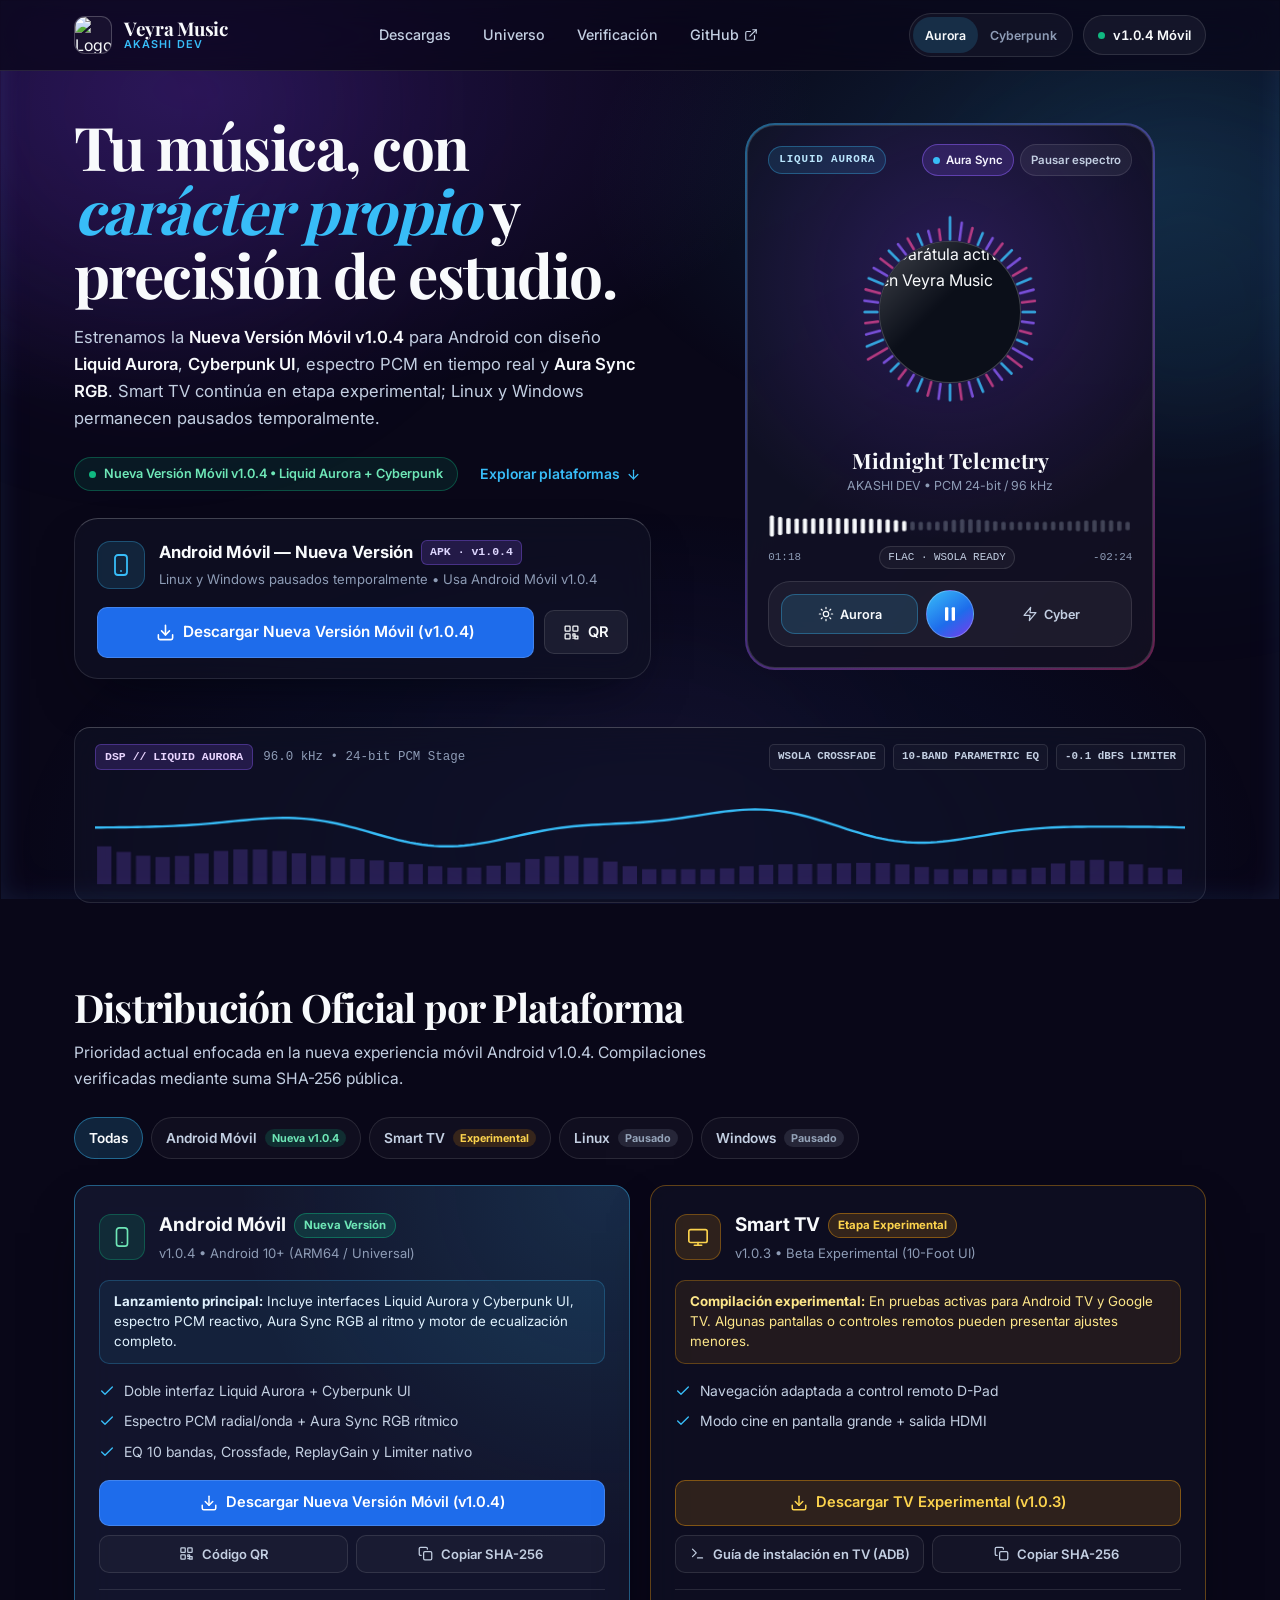
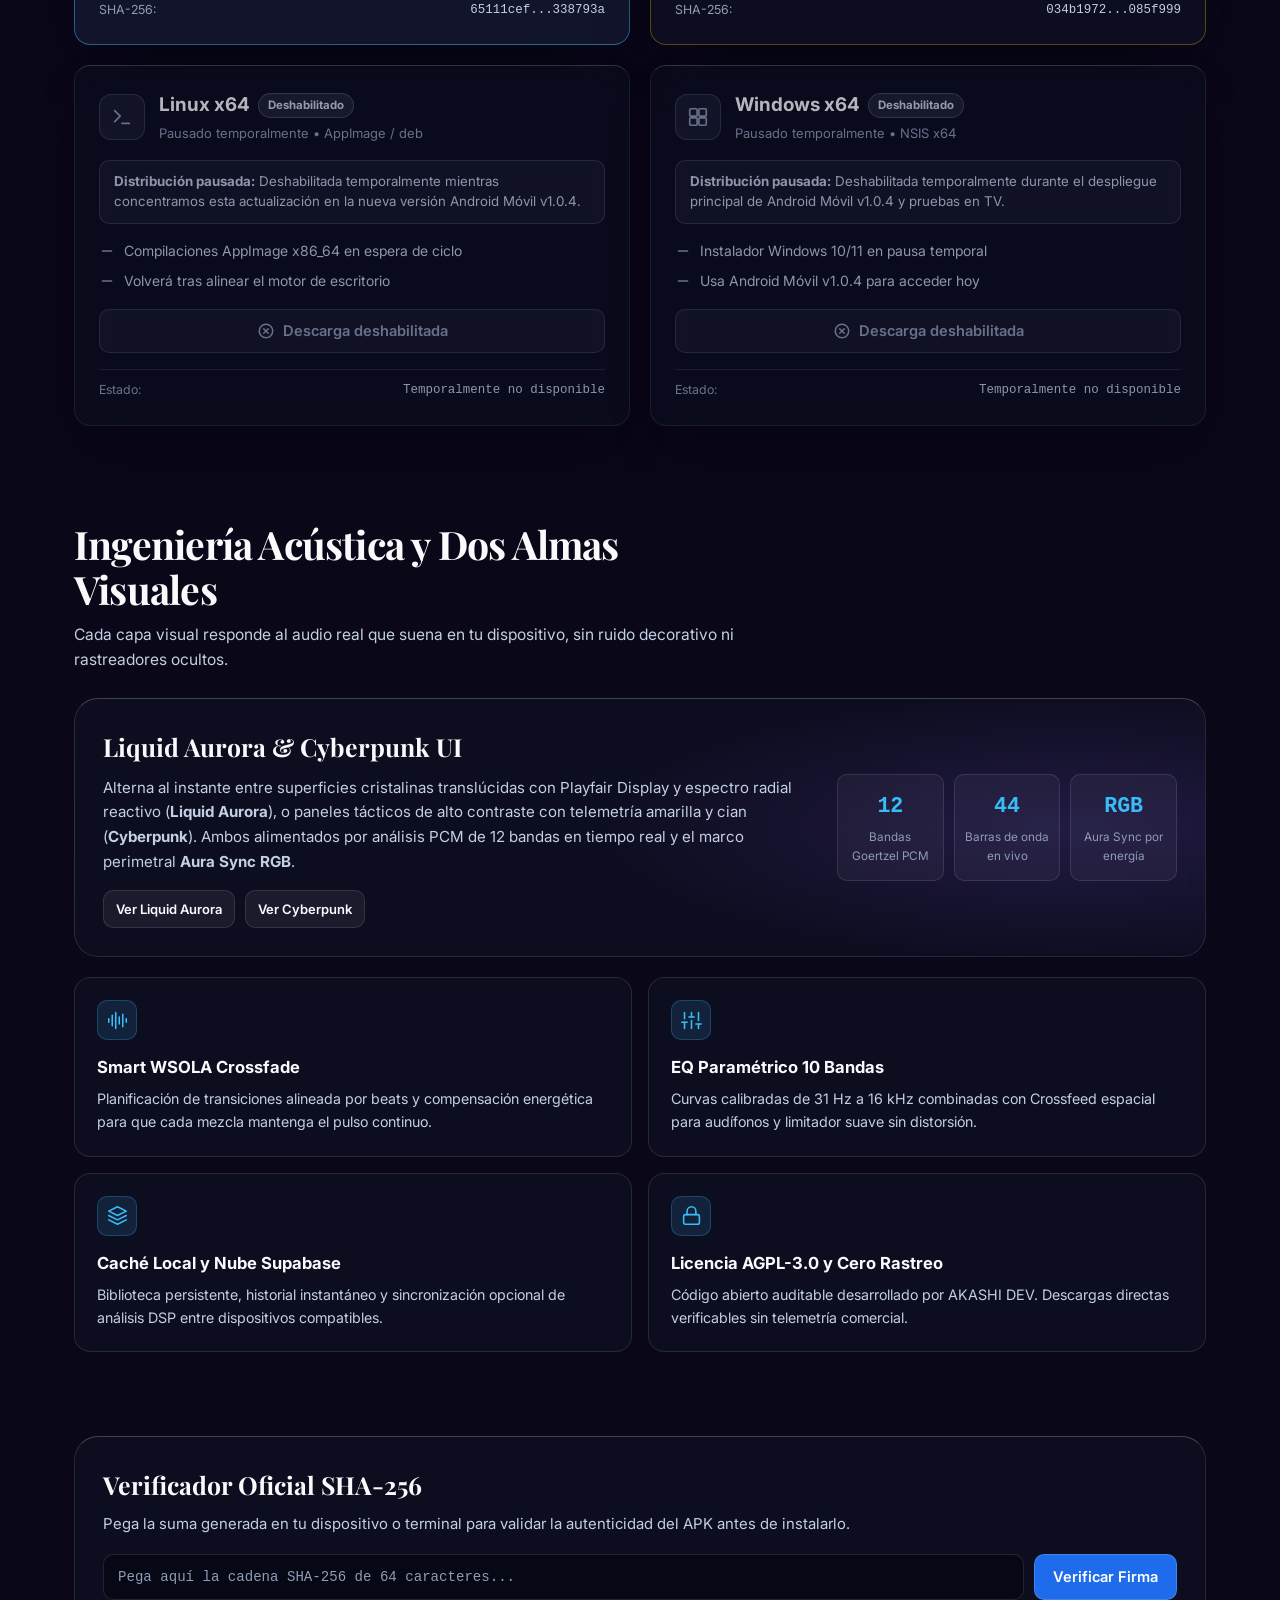
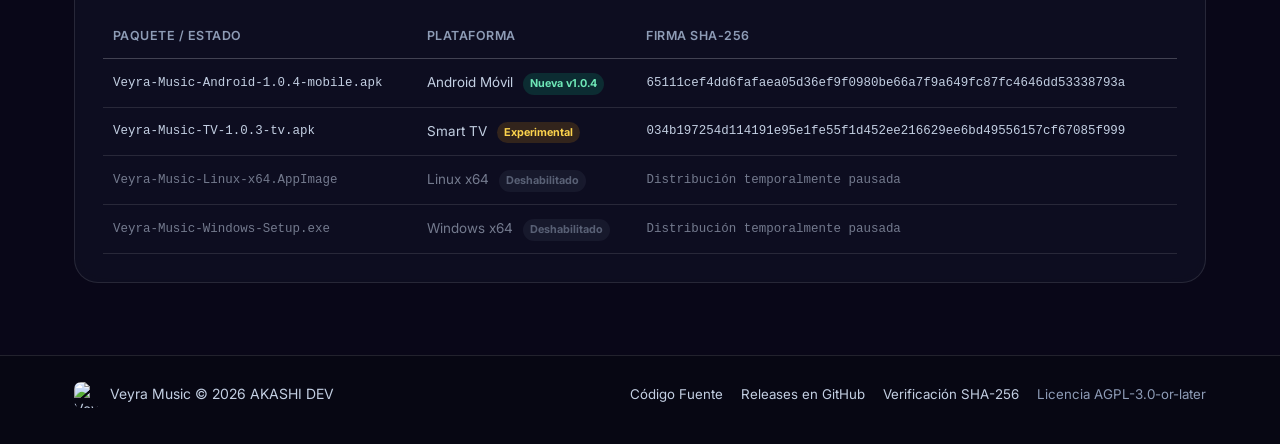
==== website/index.html @ e53c9e09 "feat(mobile,web): v1.0.4 Liquid Aurora + Cyberpunk, espectro PCM, playlists y portal web" ====
<!DOCTYPE html>
<html lang="es-MX" data-veyra-theme="aurora" class="has-aura-sync">
<head>
  <meta charset="UTF-8">
  <meta name="viewport" content="width=device-width, initial-scale=1.0">
  <meta name="description" content="Portal oficial de descargas de Veyra Music (AKASHI DEV). Nueva versión móvil v1.0.4 con Liquid Aurora, Cyberpunk UI, espectro PCM en tiempo real y Aura Sync RGB.">
  <meta name="theme-color" content="#090718">
  <title>Veyra Music — Descargas Oficiales | Audio Profesional por AKASHI DEV</title>
  <link rel="icon" type="image/png" href="assets/favicon.png">
  <link rel="preload" href="assets/fonts/playfair_display.ttf" as="font" type="font/ttf" crossorigin>
  <link rel="preload" href="assets/fonts/inter_regular.ttf" as="font" type="font/ttf" crossorigin>
  <link rel="stylesheet" href="styles.css">
</head>
<body>
  <a class="skip-link" href="#contenido-principal">Saltar al contenido principal</a>

  <!-- Malla atmosférica ambiental de Veyra (Aurora / Cyberpunk) -->
  <div class="veyra-backdrop" aria-hidden="true">
    <div class="aurora-orb aurora-orb--violet"></div>
    <div class="aurora-orb aurora-orb--sky"></div>
    <div class="aurora-orb aurora-orb--rose"></div>
  </div>

  <!-- Borde perimetral sutil Aura Sync RGB (desactivable y respetuoso con reduced-motion) -->
  <div class="page-aura-frame" aria-hidden="true"></div>

  <!-- Barra de navegación superior -->
  <header class="site-header">
    <div class="container header-inner">
      <a href="#" class="brand-link" aria-label="Veyra Music Inicio">
        <div class="brand-emblem">
          <img src="assets/veyra-logo.png" alt="Logotipo de Veyra Music" class="brand-logo" width="36" height="36">
        </div>
        <div class="brand-copy">
          <span class="brand-title">Veyra Music</span>
          <span class="brand-sub">AKASHI DEV</span>
        </div>
      </a>

      <nav class="nav-menu" aria-label="Navegación principal">
        <a href="#descargas" class="nav-link">Descargas</a>
        <a href="#caracteristicas" class="nav-link">Universo</a>
        <a href="#verificacion" class="nav-link">Verificación</a>
        <a href="https://github.com/SCARLXRD-1/VEYRA-MUSIC" target="_blank" rel="noopener noreferrer" class="nav-link nav-link--ext">
          <span>GitHub</span>
          <svg viewBox="0 0 24 24" width="14" height="14" fill="none" stroke="currentColor" stroke-width="2" stroke-linecap="round" stroke-linejoin="round" aria-hidden="true"><path d="M18 13v6a2 2 0 0 1-2 2H5a2 2 0 0 1-2-2V8a2 2 0 0 1 2-2h6"/><polyline points="15 3 21 3 21 9"/><line x1="10" y1="14" x2="21" y2="3"/></svg>
        </a>
      </nav>

      <div class="header-actions">
        <div class="theme-switch" role="group" aria-label="Previsualización de interfaz Veyra">
          <button type="button" class="theme-switch-btn active" data-theme-choice="aurora">Aurora</button>
          <button type="button" class="theme-switch-btn" data-theme-choice="cyberpunk">Cyberpunk</button>
        </div>

        <button type="button" class="version-pill-btn" id="version-history-btn" aria-label="Ver historial de versiones">
          <span class="pulse-dot" aria-hidden="true"></span>
          <span id="header-version-text">v1.0.4 Móvil</span>
        </button>
      </div>
    </div>
  </header>

  <main id="contenido-principal">
    <!-- Hero Editorial + Escenario Interactivo Veyra Mobile v1.0.4 -->
    <section class="hero-section">
      <div class="container hero-grid">
        <div class="hero-copy-col">
          <h1 class="hero-title">
            Tu música, con <em class="hero-title-accent">carácter propio</em> y precisión de estudio.
          </h1>

          <p class="hero-subtitle">
            Estrenamos la <strong>Nueva Versión Móvil v1.0.4</strong> para Android con diseño <strong>Liquid Aurora</strong>, <strong>Cyberpunk UI</strong>, espectro PCM en tiempo real y <strong>Aura Sync RGB</strong>. Smart TV continúa en etapa experimental; Linux y Windows permanecen pausados temporalmente.
          </p>

          <div class="hero-meta-row">
            <span class="status-pill status-pill--live" id="hero-pill-version">
              <span class="pulse-dot" aria-hidden="true"></span>
              <span>Nueva Versión Móvil v1.0.4 • Liquid Aurora + Cyberpunk</span>
            </span>

            <a href="#descargas" class="hero-jump-link">
              <span>Explorar plataformas</span>
              <svg viewBox="0 0 24 24" width="15" height="15" fill="none" stroke="currentColor" stroke-width="2" stroke-linecap="round" stroke-linejoin="round" aria-hidden="true"><line x1="12" y1="5" x2="12" y2="19"/><polyline points="19 12 12 19 5 12"/></svg>
            </a>
          </div>

          <!-- Tarjeta de descarga principal / detección de entorno -->
          <div class="auto-detect-card" id="auto-detect-card">
            <div class="auto-detect-head">
              <div class="auto-detect-icon-wrap" id="detected-icon" aria-hidden="true">
                <svg viewBox="0 0 24 24" width="24" height="24" fill="none" stroke="currentColor" stroke-width="1.8" stroke-linecap="round" stroke-linejoin="round"><rect x="6" y="2" width="12" height="20" rx="3"/><line x1="12" y1="18" x2="12.01" y2="18"/></svg>
              </div>
              <div class="auto-detect-info">
                <div class="auto-detect-title-row">
                  <span id="detected-platform-name" class="detected-name">Android Móvil — Nueva Versión</span>
                  <span class="arch-badge" id="detected-arch-badge">APK · v1.0.4</span>
                </div>
                <div class="auto-detect-meta" id="detected-file-meta">
                  <span>Android 10+ Universal</span>
                  <span class="meta-separator">&bull;</span>
                  <span>Liquid Aurora + Cyberpunk</span>
                  <span class="meta-separator">&bull;</span>
                  <span>Sin telemetría</span>
                </div>
              </div>
            </div>

            <div class="auto-detect-actions">
              <a href="downloads/Veyra-Music-Android-1.0.4-mobile.apk" class="btn btn-primary btn-lg" id="detected-download-btn" download="Veyra-Music-Android-1.0.4-mobile.apk">
                <svg viewBox="0 0 24 24" width="19" height="19" fill="none" stroke="currentColor" stroke-width="2" stroke-linecap="round" stroke-linejoin="round" aria-hidden="true"><path d="M21 15v4a2 2 0 0 1-2 2H5a2 2 0 0 1-2-2v-4"/><polyline points="7 10 12 15 17 10"/><line x1="12" y1="15" x2="12" y2="3"/></svg>
                <span id="detected-btn-label">Descargar Nueva Versión Móvil</span>
              </a>

              <button type="button" class="btn btn-secondary show-qr-btn" title="Mostrar QR para celular">
                <svg viewBox="0 0 24 24" width="17" height="17" fill="none" stroke="currentColor" stroke-width="1.8" stroke-linecap="round" stroke-linejoin="round" aria-hidden="true"><rect x="3" y="3" width="7" height="7" rx="1"/><rect x="14" y="3" width="7" height="7" rx="1"/><rect x="3" y="14" width="7" height="7" rx="1"/><path d="M14 14h3v3h-3zM17 17h4v4h-4zM14 20h2"/></svg>
                <span>QR</span>
              </button>
            </div>
          </div>
        </div>

        <!-- Escenario Interactivo del Reproductor Móvil Veyra v1.0.4 -->
        <div class="hero-stage-col">
          <div class="veyra-device-stage" id="veyra-device-stage" aria-label="Demostración interactiva de Veyra Music Móvil v1.0.4">
            <div class="device-aura-edge" aria-hidden="true"></div>

            <div class="device-surface">
              <div class="device-topbar">
                <span class="device-mode-chip" id="stage-mode-chip">LIQUID AURORA</span>
                <div class="device-topbar-controls">
                  <button type="button" class="device-mini-pill active" id="aura-sync-toggle" aria-pressed="true">
                    <span class="aura-dot" aria-hidden="true"></span>
                    <span>Aura Sync</span>
                  </button>
                  <button type="button" class="device-mini-pill" id="visualizer-toggle-btn">
                    Pausar espectro
                  </button>
                </div>
              </div>

              <!-- Disco / Carátula con Espectro Radial (Aurora) o Barras Acid Yellow (Cyberpunk) -->
              <div class="device-artwork-stage">
                <canvas id="showcase-spectrum-canvas" width="280" height="280" aria-label="Espectro circular y de barras reactivo de Veyra Music"></canvas>
                <div class="device-cover-frame">
                  <img src="assets/veyra-logo.png" alt="Carátula activa en Veyra Music" class="device-cover-img" width="144" height="144">
                  <div class="device-cover-specular" aria-hidden="true"></div>
                </div>
              </div>

              <div class="device-track-meta">
                <div class="device-track-title">Midnight Telemetry</div>
                <div class="device-track-artist">AKASHI DEV • PCM 24-bit / 96 kHz</div>
              </div>

              <!-- Onda sinusoidal / barra de 44 segmentos estilo PlayerScrubber -->
              <div class="device-scrubber-row" aria-hidden="true">
                <canvas id="showcase-wave-scrubber" width="320" height="40"></canvas>
                <div class="device-timecodes">
                  <span>01:18</span>
                  <span class="device-codec-pill">FLAC · WSOLA READY</span>
                  <span>-02:24</span>
                </div>
              </div>

              <!-- Dock Flotante Líquido -->
              <div class="device-dock">
                <button type="button" class="dock-btn" data-theme-choice="aurora" title="Activar Liquid Aurora">
                  <svg viewBox="0 0 24 24" width="16" height="16" fill="none" stroke="currentColor" stroke-width="1.8" stroke-linecap="round" stroke-linejoin="round" aria-hidden="true"><circle cx="12" cy="12" r="4"/><path d="M12 2v2M12 20v2M4.93 4.93l1.41 1.41M17.66 17.66l1.41 1.41M2 12h2M20 12h2M4.93 19.07l1.41-1.41M17.66 6.34l1.41-1.41"/></svg>
                  <span>Aurora</span>
                </button>

                <button type="button" class="dock-hero-play" id="stage-play-btn" aria-label="Alternar animación del espectro">
                  <svg id="stage-play-icon" viewBox="0 0 24 24" width="20" height="20" fill="currentColor" aria-hidden="true"><rect x="6" y="4" width="4" height="16" rx="1"/><rect x="14" y="4" width="4" height="16" rx="1"/></svg>
                </button>

                <button type="button" class="dock-btn" data-theme-choice="cyberpunk" title="Activar Cyberpunk UI">
                  <svg viewBox="0 0 24 24" width="16" height="16" fill="none" stroke="currentColor" stroke-width="1.8" stroke-linecap="round" stroke-linejoin="round" aria-hidden="true"><polygon points="13 2 3 14 12 14 11 22 21 10 12 10 13 2"/></svg>
                  <span>Cyber</span>
                </button>
              </div>
            </div>
          </div>
        </div>
      </div>
    </section>

    <!-- Banda de Telemetría Acústica en Tiempo Real -->
    <section class="visualizer-section" aria-label="Telemetría acústica del motor Veyra">
      <div class="container">
        <div class="visualizer-rack">
          <div class="rack-header">
            <div class="rack-title-group">
              <span class="rack-badge" id="rack-mode-badge">DSP // LIQUID AURORA</span>
              <span class="rack-text">96.0 kHz &bull; 24-bit PCM Stage</span>
            </div>
            <div class="rack-telemetry-pills">
              <span class="telemetry-chip">WSOLA CROSSFADE</span>
              <span class="telemetry-chip">10-BAND PARAMETRIC EQ</span>
              <span class="telemetry-chip">-0.1 dBFS LIMITER</span>
            </div>
          </div>
          <canvas id="live-wave-canvas" width="1080" height="112" aria-label="Visualizador acústico de frecuencias del motor Veyra"></canvas>
        </div>
      </div>
    </section>

    <!-- Centro de Distribución por Plataforma -->
    <section class="downloads-section" id="descargas">
      <div class="container">
        <div class="section-header">
          <h2 class="section-title">Distribución Oficial por Plataforma</h2>
          <p class="section-subtitle">
            Prioridad actual enfocada en la nueva experiencia móvil Android v1.0.4. Compilaciones verificadas mediante suma SHA-256 pública.
          </p>
        </div>

        <div class="platform-tabs" role="tablist" aria-label="Filtrar descargas por plataforma">
          <button type="button" class="tab-btn active" role="tab" aria-selected="true" data-filter="all">Todas</button>
          <button type="button" class="tab-btn" role="tab" aria-selected="false" data-filter="mobile">
            <span>Android Móvil</span>
            <span class="tab-status-tag tab-status-tag--new">Nueva v1.0.4</span>
          </button>
          <button type="button" class="tab-btn" role="tab" aria-selected="false" data-filter="tv">
            <span>Smart TV</span>
            <span class="tab-status-tag tab-status-tag--exp">Experimental</span>
          </button>
          <button type="button" class="tab-btn" role="tab" aria-selected="false" data-filter="linux">
            <span>Linux</span>
            <span class="tab-status-tag tab-status-tag--off">Pausado</span>
          </button>
          <button type="button" class="tab-btn" role="tab" aria-selected="false" data-filter="windows">
            <span>Windows</span>
            <span class="tab-status-tag tab-status-tag--off">Pausado</span>
          </button>
        </div>

        <div class="cards-grid">
          <!-- Android Móvil (Nueva Versión Principal) -->
          <article class="release-card release-card--featured" data-category="mobile" id="card-mobile">
            <div class="card-top">
              <div class="card-platform-badge badge--mobile" aria-hidden="true">
                <svg viewBox="0 0 24 24" width="22" height="22" fill="none" stroke="currentColor" stroke-width="1.8" stroke-linecap="round" stroke-linejoin="round"><rect x="6" y="2" width="12" height="20" rx="3"/><line x1="12" y1="18" x2="12.01" y2="18"/></svg>
              </div>
              <div class="card-heading">
                <div class="card-title-line">
                  <h3>Android Móvil</h3>
                  <span class="card-badge card-badge--new">Nueva Versión</span>
                </div>
                <span class="card-version" id="mobile-version-text">v1.0.4 &bull; Android 10+ (ARM64 / Universal)</span>
              </div>
            </div>

            <div class="platform-status-banner platform-status-banner--featured">
              <strong>Lanzamiento principal:</strong> Incluye interfaces Liquid Aurora y Cyberpunk UI, espectro PCM reactivo, Aura Sync RGB al ritmo y motor de ecualización completo.
            </div>

            <ul class="card-specs">
              <li>
                <svg viewBox="0 0 24 24" width="16" height="16" fill="none" stroke="currentColor" stroke-width="2" stroke-linecap="round" stroke-linejoin="round" aria-hidden="true"><polyline points="20 6 9 17 4 12"/></svg>
                <span>Doble interfaz Liquid Aurora + Cyberpunk UI</span>
              </li>
              <li>
                <svg viewBox="0 0 24 24" width="16" height="16" fill="none" stroke="currentColor" stroke-width="2" stroke-linecap="round" stroke-linejoin="round" aria-hidden="true"><polyline points="20 6 9 17 4 12"/></svg>
                <span>Espectro PCM radial/onda + Aura Sync RGB rítmico</span>
              </li>
              <li>
                <svg viewBox="0 0 24 24" width="16" height="16" fill="none" stroke="currentColor" stroke-width="2" stroke-linecap="round" stroke-linejoin="round" aria-hidden="true"><polyline points="20 6 9 17 4 12"/></svg>
                <span>EQ 10 bandas, Crossfade, ReplayGain y Limiter nativo</span>
              </li>
            </ul>

            <div class="card-actions">
              <a href="downloads/Veyra-Music-Android-1.0.4-mobile.apk" class="btn btn-primary btn-block" id="mobile-download-btn" download="Veyra-Music-Android-1.0.4-mobile.apk">
                <svg viewBox="0 0 24 24" width="18" height="18" fill="none" stroke="currentColor" stroke-width="2" stroke-linecap="round" stroke-linejoin="round" aria-hidden="true"><path d="M21 15v4a2 2 0 0 1-2 2H5a2 2 0 0 1-2-2v-4"/><polyline points="7 10 12 15 17 10"/><line x1="12" y1="15" x2="12" y2="3"/></svg>
                <span id="mobile-btn-label">Descargar Nueva Versión Móvil (.apk)</span>
              </a>

              <div class="card-secondary-row">
                <button type="button" class="btn btn-ghost btn-sm show-qr-btn">
                  <svg viewBox="0 0 24 24" width="15" height="15" fill="none" stroke="currentColor" stroke-width="2" stroke-linecap="round" stroke-linejoin="round" aria-hidden="true"><rect x="3" y="3" width="7" height="7" rx="1"/><rect x="14" y="3" width="7" height="7" rx="1"/><rect x="3" y="14" width="7" height="7" rx="1"/><path d="M14 14h3v3h-3zM17 17h4v4h-4zM14 20h2"/></svg>
                  <span>Código QR</span>
                </button>
                <button type="button" class="btn btn-ghost btn-sm copy-btn" id="mobile-copy-btn" data-checksum="65111cef4dd6fafaea05d36ef9f0980be66a7f9a649fc87fc4646dd53338793a">
                  <svg viewBox="0 0 24 24" width="15" height="15" fill="none" stroke="currentColor" stroke-width="2" stroke-linecap="round" stroke-linejoin="round" aria-hidden="true"><rect x="9" y="9" width="13" height="13" rx="2" ry="2"/><path d="M5 15H4a2 2 0 0 1-2-2V4a2 2 0 0 1 2-2h9a2 2 0 0 1 2 2v1"/></svg>
                  <span>Copiar SHA-256</span>
                </button>
              </div>
            </div>

            <div class="card-footer-meta">
              <span>SHA-256:</span>
              <code class="hash-short" id="mobile-checksum-preview">65111cef...338793a</code>
            </div>
          </article>

          <!-- Smart TV (Etapa Experimental) -->
          <article class="release-card release-card--experimental" data-category="tv" id="card-tv">
            <div class="card-top">
              <div class="card-platform-badge badge--tv" aria-hidden="true">
                <svg viewBox="0 0 24 24" width="22" height="22" fill="none" stroke="currentColor" stroke-width="1.8" stroke-linecap="round" stroke-linejoin="round"><rect x="2" y="4" width="20" height="14" rx="2"/><line x1="8" y1="21" x2="16" y2="21"/><line x1="12" y1="18" x2="12" y2="21"/></svg>
              </div>
              <div class="card-heading">
                <div class="card-title-line">
                  <h3>Smart TV</h3>
                  <span class="card-badge card-badge--experimental">Etapa Experimental</span>
                </div>
                <span class="card-version" id="tv-version-text">v1.0.3 &bull; Beta Experimental (10-Foot UI)</span>
              </div>
            </div>

            <div class="platform-status-banner platform-status-banner--warning">
              <strong>Compilación experimental:</strong> En pruebas activas para Android TV y Google TV. Algunas pantallas o controles remotos pueden presentar ajustes menores.
            </div>

            <ul class="card-specs">
              <li>
                <svg viewBox="0 0 24 24" width="16" height="16" fill="none" stroke="currentColor" stroke-width="2" stroke-linecap="round" stroke-linejoin="round" aria-hidden="true"><polyline points="20 6 9 17 4 12"/></svg>
                <span>Navegación adaptada a control remoto D-Pad</span>
              </li>
              <li>
                <svg viewBox="0 0 24 24" width="16" height="16" fill="none" stroke="currentColor" stroke-width="2" stroke-linecap="round" stroke-linejoin="round" aria-hidden="true"><polyline points="20 6 9 17 4 12"/></svg>
                <span>Modo cine en pantalla grande + salida HDMI</span>
              </li>
            </ul>

            <div class="card-actions">
              <a href="https://github.com/SCARLXRD-1/VEYRA-MUSIC/releases/download/v1.0.3/veyramusic.apk" class="btn btn-experimental btn-block" id="tv-download-btn" data-platform="Smart TV Experimental">
                <svg viewBox="0 0 24 24" width="18" height="18" fill="none" stroke="currentColor" stroke-width="2" stroke-linecap="round" stroke-linejoin="round" aria-hidden="true"><path d="M21 15v4a2 2 0 0 1-2 2H5a2 2 0 0 1-2-2v-4"/><polyline points="7 10 12 15 17 10"/><line x1="12" y1="15" x2="12" y2="3"/></svg>
                <span id="tv-btn-label">Descargar TV Experimental (.apk)</span>
              </a>

              <div class="card-secondary-row">
                <button type="button" class="btn btn-ghost btn-sm toggle-instructions-btn" data-target="tv-instructions">
                  <svg viewBox="0 0 24 24" width="15" height="15" fill="none" stroke="currentColor" stroke-width="2" stroke-linecap="round" stroke-linejoin="round" aria-hidden="true"><polyline points="4 17 10 11 4 5"/><line x1="12" y1="19" x2="20" y2="19"/></svg>
                  <span>Guía de instalación en TV (ADB)</span>
                </button>
                <button type="button" class="btn btn-ghost btn-sm copy-btn" id="tv-copy-btn" data-checksum="034b197254d114191e95e1fe55f1d452ee216629ee6bd49556157cf67085f999">
                  <svg viewBox="0 0 24 24" width="15" height="15" fill="none" stroke="currentColor" stroke-width="2" stroke-linecap="round" stroke-linejoin="round" aria-hidden="true"><rect x="9" y="9" width="13" height="13" rx="2" ry="2"/><path d="M5 15H4a2 2 0 0 1-2-2V4a2 2 0 0 1 2-2h9a2 2 0 0 1 2 2v1"/></svg>
                  <span>Copiar SHA-256</span>
                </button>
              </div>
            </div>

            <div class="terminal-box is-hidden" id="tv-instructions">
              <code>adb connect IP_DE_TU_TV:5555</code>
              <code>adb install -r Veyra-Music-TV-1.0.3-tv.apk</code>
            </div>

            <div class="card-footer-meta">
              <span>SHA-256:</span>
              <code class="hash-short" id="tv-checksum-preview">034b1972...085f999</code>
            </div>
          </article>

          <!-- Linux x64 (Deshabilitado temporalmente) -->
          <article class="release-card release-card--disabled" data-category="linux" id="card-linux">
            <div class="card-top">
              <div class="card-platform-badge badge--disabled" aria-hidden="true">
                <svg viewBox="0 0 24 24" width="22" height="22" fill="none" stroke="currentColor" stroke-width="1.8" stroke-linecap="round" stroke-linejoin="round"><polyline points="4 17 10 11 4 5"/><line x1="12" y1="19" x2="20" y2="19"/></svg>
              </div>
              <div class="card-heading">
                <div class="card-title-line">
                  <h3>Linux x64</h3>
                  <span class="card-badge card-badge--disabled">Deshabilitado</span>
                </div>
                <span class="card-version" id="linux-version-text">Pausado temporalmente &bull; AppImage / deb</span>
              </div>
            </div>

            <div class="platform-status-banner platform-status-banner--muted">
              <strong>Distribución pausada:</strong> Deshabilitada temporalmente mientras concentramos esta actualización en la nueva versión Android Móvil v1.0.4.
            </div>

            <ul class="card-specs">
              <li>
                <svg viewBox="0 0 24 24" width="16" height="16" fill="none" stroke="currentColor" stroke-width="2" stroke-linecap="round" stroke-linejoin="round" aria-hidden="true"><line x1="5" y1="12" x2="19" y2="12"/></svg>
                <span>Compilaciones AppImage x86_64 en espera de ciclo</span>
              </li>
              <li>
                <svg viewBox="0 0 24 24" width="16" height="16" fill="none" stroke="currentColor" stroke-width="2" stroke-linecap="round" stroke-linejoin="round" aria-hidden="true"><line x1="5" y1="12" x2="19" y2="12"/></svg>
                <span>Volverá tras alinear el motor de escritorio</span>
              </li>
            </ul>

            <div class="card-actions">
              <button type="button" class="btn btn-disabled btn-block" id="linux-download-btn" aria-disabled="true" data-disabled-platform="Linux x64">
                <svg viewBox="0 0 24 24" width="18" height="18" fill="none" stroke="currentColor" stroke-width="2" stroke-linecap="round" stroke-linejoin="round" aria-hidden="true"><circle cx="12" cy="12" r="9"/><line x1="9" y1="9" x2="15" y2="15"/><line x1="15" y1="9" x2="9" y2="15"/></svg>
                <span id="linux-btn-label">Descarga deshabilitada</span>
              </button>
            </div>

            <div class="card-footer-meta">
              <span>Estado:</span>
              <code class="hash-short">Temporalmente no disponible</code>
            </div>
          </article>

          <!-- Windows x64 (Deshabilitado temporalmente) -->
          <article class="release-card release-card--disabled" data-category="windows" id="card-windows">
            <div class="card-top">
              <div class="card-platform-badge badge--disabled" aria-hidden="true">
                <svg viewBox="0 0 24 24" width="22" height="22" fill="none" stroke="currentColor" stroke-width="1.8" stroke-linecap="round" stroke-linejoin="round"><rect x="3" y="3" width="8" height="8" rx="1"/><rect x="13" y="3" width="8" height="8" rx="1"/><rect x="3" y="13" width="8" height="8" rx="1"/><rect x="13" y="13" width="8" height="8" rx="1"/></svg>
              </div>
              <div class="card-heading">
                <div class="card-title-line">
                  <h3>Windows x64</h3>
                  <span class="card-badge card-badge--disabled">Deshabilitado</span>
                </div>
                <span class="card-version" id="windows-version-text">Pausado temporalmente &bull; NSIS x64</span>
              </div>
            </div>

            <div class="platform-status-banner platform-status-banner--muted">
              <strong>Distribución pausada:</strong> Deshabilitada temporalmente durante el despliegue principal de Android Móvil v1.0.4 y pruebas en TV.
            </div>

            <ul class="card-specs">
              <li>
                <svg viewBox="0 0 24 24" width="16" height="16" fill="none" stroke="currentColor" stroke-width="2" stroke-linecap="round" stroke-linejoin="round" aria-hidden="true"><line x1="5" y1="12" x2="19" y2="12"/></svg>
                <span>Instalador Windows 10/11 en pausa temporal</span>
              </li>
              <li>
                <svg viewBox="0 0 24 24" width="16" height="16" fill="none" stroke="currentColor" stroke-width="2" stroke-linecap="round" stroke-linejoin="round" aria-hidden="true"><line x1="5" y1="12" x2="19" y2="12"/></svg>
                <span>Usa Android Móvil v1.0.4 para acceder hoy</span>
              </li>
            </ul>

            <div class="card-actions">
              <button type="button" class="btn btn-disabled btn-block" id="windows-download-btn" aria-disabled="true" data-disabled-platform="Windows x64">
                <svg viewBox="0 0 24 24" width="18" height="18" fill="none" stroke="currentColor" stroke-width="2" stroke-linecap="round" stroke-linejoin="round" aria-hidden="true"><circle cx="12" cy="12" r="9"/><line x1="9" y1="9" x2="15" y2="15"/><line x1="15" y1="9" x2="9" y2="15"/></svg>
                <span id="windows-btn-label">Descarga deshabilitada</span>
              </button>
            </div>

            <div class="card-footer-meta">
              <span>Estado:</span>
              <code class="hash-short">Temporalmente no disponible</code>
            </div>
          </article>
        </div>
      </div>
    </section>

    <!-- Arquitectura y Universos Visuales de Veyra Music -->
    <section class="features-section" id="caracteristicas">
      <div class="container">
        <div class="section-header">
          <h2 class="section-title">Ingeniería Acústica y Dos Almas Visuales</h2>
          <p class="section-subtitle">
            Cada capa visual responde al audio real que suena en tu dispositivo, sin ruido decorativo ni rastreadores ocultos.
          </p>
        </div>

        <div class="universe-showcase-band">
          <div class="universe-copy">
            <h3>Liquid Aurora &amp; Cyberpunk UI</h3>
            <p>
              Alterna al instante entre superficies cristalinas translúcidas con Playfair Display y espectro radial reactivo (<strong>Liquid Aurora</strong>), o paneles tácticos de alto contraste con telemetría amarilla y cian (<strong>Cyberpunk</strong>). Ambos alimentados por análisis PCM de 12 bandas en tiempo real y el marco perimetral <strong>Aura Sync RGB</strong>.
            </p>
            <div class="universe-switch-inline">
              <button type="button" class="btn btn-secondary btn-sm" data-theme-choice="aurora">Ver Liquid Aurora</button>
              <button type="button" class="btn btn-secondary btn-sm" data-theme-choice="cyberpunk">Ver Cyberpunk</button>
            </div>
          </div>

          <div class="universe-metrics" aria-label="Especificaciones del motor visual">
            <div class="metric-item">
              <span class="metric-val">12</span>
              <span class="metric-label">Bandas Goertzel PCM</span>
            </div>
            <div class="metric-item">
              <span class="metric-val">44</span>
              <span class="metric-label">Barras de onda en vivo</span>
            </div>
            <div class="metric-item">
              <span class="metric-val">RGB</span>
              <span class="metric-label">Aura Sync por energía</span>
            </div>
          </div>
        </div>

        <div class="features-grid">
          <div class="feature-box">
            <div class="feature-icon" aria-hidden="true">
              <svg viewBox="0 0 24 24" width="21" height="21" fill="none" stroke="currentColor" stroke-width="1.8" stroke-linecap="round" stroke-linejoin="round"><path d="M2 10v4M6 6v12M10 3v18M14 8v8M18 5v14M22 10v4"/></svg>
            </div>
            <h4>Smart WSOLA Crossfade</h4>
            <p>Planificación de transiciones alineada por beats y compensación energética para que cada mezcla mantenga el pulso continuo.</p>
          </div>

          <div class="feature-box">
            <div class="feature-icon" aria-hidden="true">
              <svg viewBox="0 0 24 24" width="21" height="21" fill="none" stroke="currentColor" stroke-width="1.8" stroke-linecap="round" stroke-linejoin="round"><line x1="4" y1="21" x2="4" y2="14"/><line x1="4" y1="10" x2="4" y2="3"/><line x1="12" y1="21" x2="12" y2="12"/><line x1="12" y1="8" x2="12" y2="3"/><line x1="20" y1="21" x2="20" y2="16"/><line x1="20" y1="12" x2="20" y2="3"/><line x1="1" y1="14" x2="7" y2="14"/><line x1="9" y1="8" x2="15" y2="8"/><line x1="17" y1="16" x2="23" y2="16"/></svg>
            </div>
            <h4>EQ Paramétrico 10 Bandas</h4>
            <p>Curvas calibradas de 31 Hz a 16 kHz combinadas con Crossfeed espacial para audífonos y limitador suave sin distorsión.</p>
          </div>

          <div class="feature-box">
            <div class="feature-icon" aria-hidden="true">
              <svg viewBox="0 0 24 24" width="21" height="21" fill="none" stroke="currentColor" stroke-width="1.8" stroke-linecap="round" stroke-linejoin="round"><path d="M12 2L2 7l10 5 10-5-10-5z"/><path d="M2 17l10 5 10-5"/><path d="M2 12l10 5 10-5"/></svg>
            </div>
            <h4>Caché Local y Nube Supabase</h4>
            <p>Biblioteca persistente, historial instantáneo y sincronización opcional de análisis DSP entre dispositivos compatibles.</p>
          </div>

          <div class="feature-box">
            <div class="feature-icon" aria-hidden="true">
              <svg viewBox="0 0 24 24" width="21" height="21" fill="none" stroke="currentColor" stroke-width="1.8" stroke-linecap="round" stroke-linejoin="round"><rect x="3" y="11" width="18" height="11" rx="2"/><path d="M7 11V7a5 5 0 0 1 10 0v4"/></svg>
            </div>
            <h4>Licencia AGPL-3.0 y Cero Rastreo</h4>
            <p>Código abierto auditable desarrollado por AKASHI DEV. Descargas directas verificables sin telemetría comercial.</p>
          </div>
        </div>
      </div>
    </section>

    <!-- Verificador Criptográfico de Integridad -->
    <section class="verify-section" id="verificacion">
      <div class="container">
        <div class="verify-card">
          <div class="verify-header">
            <h3>Verificador Oficial SHA-256</h3>
            <p>Pega la suma generada en tu dispositivo o terminal para validar la autenticidad del APK antes de instalarlo.</p>
          </div>

          <div class="verify-input-group">
            <label for="sha-input" class="visually-hidden">Suma SHA-256 a comprobar</label>
            <input type="text" id="sha-input" class="verify-input" placeholder="Pega aquí la cadena SHA-256 de 64 caracteres..." autocomplete="off" spellcheck="false">
            <button type="button" class="btn btn-primary" id="verify-btn">Verificar Firma</button>
          </div>

          <div class="verify-result is-hidden" id="verify-result" aria-live="polite"></div>

          <div class="checksum-table-wrapper">
            <table class="checksum-table">
              <thead>
                <tr>
                  <th>Paquete / Estado</th>
                  <th>Plataforma</th>
                  <th>Firma SHA-256</th>
                </tr>
              </thead>
              <tbody>
                <tr>
                  <td class="mono-cell">Veyra-Music-Android-1.0.4-mobile.apk</td>
                  <td>Android Móvil <span class="table-status table-status--new">Nueva v1.0.4</span></td>
                  <td class="mono-cell">65111cef4dd6fafaea05d36ef9f0980be66a7f9a649fc87fc4646dd53338793a</td>
                </tr>
                <tr>
                  <td class="mono-cell">Veyra-Music-TV-1.0.3-tv.apk</td>
                  <td>Smart TV <span class="table-status table-status--exp">Experimental</span></td>
                  <td class="mono-cell">034b197254d114191e95e1fe55f1d452ee216629ee6bd49556157cf67085f999</td>
                </tr>
                <tr class="table-row--disabled">
                  <td class="mono-cell">Veyra-Music-Linux-x64.AppImage</td>
                  <td>Linux x64 <span class="table-status table-status--off">Deshabilitado</span></td>
                  <td class="mono-cell">Distribución temporalmente pausada</td>
                </tr>
                <tr class="table-row--disabled">
                  <td class="mono-cell">Veyra-Music-Windows-Setup.exe</td>
                  <td>Windows x64 <span class="table-status table-status--off">Deshabilitado</span></td>
                  <td class="mono-cell">Distribución temporalmente pausada</td>
                </tr>
              </tbody>
            </table>
          </div>
        </div>
      </div>
    </section>
  </main>

  <!-- Modal de Historial de Versiones -->
  <div class="modal-backdrop is-hidden" id="version-history-modal" role="dialog" aria-modal="true" aria-labelledby="history-modal-title">
    <div class="modal-card modal-card--lg">
      <div class="modal-header">
        <div>
          <h4 id="history-modal-title">Historial de Lanzamientos y Estado</h4>
          <p class="modal-subtitle">Compilaciones oficiales y estado actual de distribución por plataforma</p>
        </div>
        <button type="button" class="modal-close" id="history-modal-close" aria-label="Cerrar historial">
          <svg viewBox="0 0 24 24" width="18" height="18" fill="none" stroke="currentColor" stroke-width="2" stroke-linecap="round" stroke-linejoin="round" aria-hidden="true"><line x1="18" y1="6" x2="6" y2="18"/><line x1="6" y1="6" x2="18" y2="18"/></svg>
        </button>
      </div>
      <div class="modal-body" id="history-list-container">
        <div class="history-loading">Consultando compilaciones de Veyra Music...</div>
      </div>
    </div>
  </div>

  <!-- Modal Código QR Móvil -->
  <div class="modal-backdrop is-hidden" id="qr-modal-mobile" role="dialog" aria-modal="true" aria-labelledby="qr-modal-title">
    <div class="modal-card">
      <div class="modal-header">
        <h4 id="qr-modal-title">Instalar Nueva Versión Móvil</h4>
        <button type="button" class="modal-close" id="qr-modal-close" aria-label="Cerrar ventana QR">
          <svg viewBox="0 0 24 24" width="18" height="18" fill="none" stroke="currentColor" stroke-width="2" stroke-linecap="round" stroke-linejoin="round" aria-hidden="true"><line x1="18" y1="6" x2="6" y2="18"/><line x1="6" y1="6" x2="18" y2="18"/></svg>
        </button>
      </div>
      <div class="modal-body qr-body">
        <p class="qr-desc">Escanea el código desde tu teléfono Android para descargar directamente el paquete <strong>v1.0.4</strong>.</p>
        <div class="qr-frame">
          <canvas id="qr-code-canvas" width="212" height="212" aria-label="Código QR de descarga para Android Móvil"></canvas>
        </div>
        <span class="qr-url-hint" id="qr-url-display">veyra-music.netlify.app/download/android</span>
      </div>
    </div>
  </div>

  <!-- Notificación Toast -->
  <div class="toast is-hidden" id="toast" role="status" aria-live="polite">
    <svg viewBox="0 0 24 24" width="16" height="16" fill="none" stroke="currentColor" stroke-width="2.2" stroke-linecap="round" stroke-linejoin="round" aria-hidden="true"><polyline points="20 6 9 17 4 12"/></svg>
    <span id="toast-message">Acción completada</span>
  </div>

  <footer class="site-footer">
    <div class="container footer-inner">
      <div class="footer-brand">
        <img src="assets/veyra-logo.png" alt="Veyra Music" width="26" height="26" class="footer-logo">
        <span>Veyra Music &copy; 2026 AKASHI DEV</span>
      </div>
      <div class="footer-links">
        <a href="https://github.com/SCARLXRD-1/VEYRA-MUSIC" target="_blank" rel="noopener noreferrer">Código Fuente</a>
        <a href="https://github.com/SCARLXRD-1/VEYRA-MUSIC/releases" target="_blank" rel="noopener noreferrer">Releases en GitHub</a>
        <a href="#verificacion">Verificación SHA-256</a>
        <span>Licencia AGPL-3.0-or-later</span>
      </div>
    </div>
  </footer>

  <iframe name="download_target_frame" id="download-iframe" style="display:none;" title="Descarga directa"></iframe>
  <script src="app.js" defer></script>
</body>
</html>
---- website/styles.css ----
/* ==========================================================================
 * Veyra Music — Sistema Visual Liquid Aurora + Cyberpunk UI (AKASHI DEV)
 * ========================================================================== */

@font-face {
  font-family: 'Veyra Display';
  src: url('assets/fonts/playfair_display.ttf') format('truetype');
  font-weight: 400 800;
  font-style: normal;
  font-display: swap;
}

@font-face {
  font-family: 'Veyra Sans';
  src: url('assets/fonts/inter_regular.ttf') format('truetype');
  font-weight: 400;
  font-style: normal;
  font-display: swap;
}

@font-face {
  font-family: 'Veyra Sans';
  src: url('assets/fonts/inter_medium.ttf') format('truetype');
  font-weight: 500;
  font-style: normal;
  font-display: swap;
}

@font-face {
  font-family: 'Veyra Sans';
  src: url('assets/fonts/inter_semibold.ttf') format('truetype');
  font-weight: 600;
  font-style: normal;
  font-display: swap;
}

@font-face {
  font-family: 'Veyra Sans';
  src: url('assets/fonts/inter_bold.ttf') format('truetype');
  font-weight: 700;
  font-style: normal;
  font-display: swap;
}

:root {
  --font-display: 'Veyra Display', Georgia, serif;
  --font-sans: 'Veyra Sans', system-ui, -apple-system, sans-serif;
  --font-mono: ui-monospace, 'SFMono-Regular', Menlo, Consolas, monospace;

  /* Liquid Aurora (Principal) */
  --bg-canvas: #090718;
  --bg-surface: rgba(16, 17, 35, 0.74);
  --bg-surface-strong: rgba(21, 23, 46, 0.9);
  --bg-surface-hover: rgba(28, 31, 61, 0.88);
  --border-hairline: rgba(255, 255, 255, 0.11);
  --border-specular: rgba(255, 255, 255, 0.22);

  --accent-primary: #1E6CEB;
  --accent-primary-hover: #2E7AF5;
  --accent-flare: #38BDF8;
  --accent-violet: #8B5CF6;
  --accent-rose: #EC4899;

  --text-primary: #F8FAFC;
  --text-secondary: #C3CFE2;
  --text-muted: #8E9CB6;

  --status-success: #10B981;
  --status-warning: #F59E0B;
  --status-danger: #EF4444;

  --radius-sm: 10px;
  --radius-md: 16px;
  --radius-lg: 24px;
  --radius-pill: 999px;
  --card-shadow: 0 24px 56px -24px rgba(3, 4, 15, 0.78);
  --blur-glass: blur(18px) saturate(140%);
  --ease-veyra: cubic-bezier(0.22, 1, 0.36, 1);
}

/* Universo Cyberpunk UI */
html[data-veyra-theme="cyberpunk"] {
  --bg-canvas: #070A12;
  --bg-surface: rgba(13, 19, 34, 0.94);
  --bg-surface-strong: #10182C;
  --bg-surface-hover: #15213B;
  --border-hairline: rgba(34, 211, 238, 0.38);
  --border-specular: #22D3EE;

  --accent-primary: #22D3EE;
  --accent-primary-hover: #67E8F9;
  --accent-flare: #FACC15;
  --accent-violet: #22D3EE;
  --accent-rose: #F472B6;

  --text-primary: #F8FAFC;
  --text-secondary: #CBD5E1;
  --text-muted: #8FA3C1;

  --radius-sm: 4px;
  --radius-md: 6px;
  --radius-lg: 8px;
  --radius-pill: 6px;
  --card-shadow: 4px 4px 0 rgba(34, 211, 238, 0.22);
  --blur-glass: none;
}

*, *::before, *::after {
  box-sizing: border-box;
  margin: 0;
  padding: 0;
}

html {
  scroll-behavior: smooth;
  color-scheme: dark;
  scrollbar-color: rgba(56, 189, 248, 0.38) #090718;
  scrollbar-width: thin;
}

body {
  background-color: var(--bg-canvas);
  color: var(--text-primary);
  font-family: var(--font-sans);
  font-size: 16px;
  line-height: 1.62;
  -webkit-font-smoothing: antialiased;
  -moz-osx-font-smoothing: grayscale;
  overflow-x: hidden;
  position: relative;
  min-height: 100vh;
}

::selection {
  background: rgba(56, 189, 248, 0.28);
  color: #FFFFFF;
}

html[data-veyra-theme="cyberpunk"] ::selection {
  background: rgba(250, 204, 21, 0.32);
  color: #FFFFFF;
}

:focus-visible {
  outline: 2px solid var(--accent-flare);
  outline-offset: 3px;
}

::-webkit-scrollbar {
  width: 9px;
}

::-webkit-scrollbar-track {
  background: var(--bg-canvas);
}

::-webkit-scrollbar-thumb {
  background: rgba(148, 163, 184, 0.28);
  border-radius: 999px;
  border: 2px solid var(--bg-canvas);
}

.visually-hidden {
  position: absolute;
  width: 1px;
  height: 1px;
  overflow: hidden;
  clip: rect(0, 0, 0, 0);
  white-space: nowrap;
}

.skip-link {
  position: absolute;
  left: 16px;
  top: -64px;
  z-index: 500;
  padding: 10px 16px;
  background: var(--accent-primary);
  color: #070A12;
  font-weight: 700;
  border-radius: var(--radius-sm);
  text-decoration: none;
  transition: top 0.16s ease;
}

.skip-link:focus {
  top: 14px;
}

/* Malla ambiental Aurora (discreta, sin ruido excesivo) */
.veyra-backdrop {
  position: fixed;
  inset: 0;
  z-index: -2;
  pointer-events: none;
  overflow: hidden;
  background:
    radial-gradient(ellipse 75% 55% at 15% 10%, rgba(124, 58, 237, 0.22), transparent 65%),
    radial-gradient(ellipse 65% 50% at 88% 20%, rgba(56, 189, 248, 0.16), transparent 65%),
    radial-gradient(ellipse 70% 55% at 50% 95%, rgba(30, 108, 235, 0.12), transparent 70%);
}

html[data-veyra-theme="cyberpunk"] .veyra-backdrop {
  background:
    radial-gradient(ellipse 65% 45% at 18% 12%, rgba(34, 211, 238, 0.14), transparent 62%),
    radial-gradient(ellipse 55% 45% at 86% 24%, rgba(244, 114, 182, 0.10), transparent 62%);
}

.aurora-orb {
  position: absolute;
  border-radius: 50%;
  filter: blur(110px);
  opacity: 0.42;
}

.aurora-orb--violet {
  width: 460px;
  height: 460px;
  top: -120px;
  left: -80px;
  background: rgba(124, 58, 237, 0.28);
}

.aurora-orb--sky {
  width: 420px;
  height: 420px;
  top: 10%;
  right: -120px;
  background: rgba(56, 189, 248, 0.2);
}

.aurora-orb--rose {
  width: 340px;
  height: 340px;
  bottom: -110px;
  left: 38%;
  background: rgba(236, 72, 153, 0.12);
}

/* Marco perimetral sutil Aura Sync */
.page-aura-frame {
  position: fixed;
  inset: 0;
  pointer-events: none;
  z-index: 40;
  border: 1.5px solid transparent;
  opacity: 0;
  transition: opacity 0.35s ease;
}

html.has-aura-sync .page-aura-frame {
  opacity: 0.55;
  box-shadow:
    inset 0 0 22px rgba(56, 189, 248, 0.16),
    inset 0 0 42px rgba(139, 92, 246, 0.10);
}

html.has-aura-sync[data-veyra-theme="cyberpunk"] .page-aura-frame {
  opacity: 0.65;
  box-shadow:
    inset 0 0 18px rgba(34, 211, 238, 0.20),
    inset 0 0 36px rgba(250, 204, 21, 0.08);
}

@media (prefers-reduced-motion: no-preference) {
  html.has-aura-sync:not(.is-visualizer-paused) .page-aura-frame {
    animation: aura-frame-breath 7s ease-in-out infinite alternate;
  }
}

@keyframes aura-frame-breath {
  0% { filter: hue-rotate(0deg); }
  100% { filter: hue-rotate(36deg); }
}

.container {
  max-width: 1180px;
  margin: 0 auto;
  padding: 0 24px;
}

/* --------------------------------------------------------------------------
 * Header Sticky
 * -------------------------------------------------------------------------- */
.site-header {
  position: sticky;
  top: 0;
  z-index: 100;
  background: rgba(9, 7, 24, 0.78);
  backdrop-filter: blur(20px) saturate(140%);
  -webkit-backdrop-filter: blur(20px) saturate(140%);
  border-bottom: 1px solid var(--border-hairline);
}

html[data-veyra-theme="cyberpunk"] .site-header {
  background: rgba(7, 10, 18, 0.92);
  backdrop-filter: none;
}

.header-inner {
  display: flex;
  align-items: center;
  justify-content: space-between;
  min-height: 70px;
  gap: 16px;
}

.brand-link {
  display: inline-flex;
  align-items: center;
  gap: 12px;
  text-decoration: none;
  color: var(--text-primary);
  min-height: 44px;
}

.brand-emblem {
  width: 38px;
  height: 38px;
  border-radius: 11px;
  overflow: hidden;
  border: 1px solid var(--border-specular);
  background: rgba(255, 255, 255, 0.04);
  flex-shrink: 0;
}

html[data-veyra-theme="cyberpunk"] .brand-emblem {
  border-radius: 6px;
  border: 1.5px solid #22D3EE;
}

.brand-logo {
  width: 100%;
  height: 100%;
  object-fit: cover;
  display: block;
}

.brand-copy {
  display: flex;
  flex-direction: column;
  line-height: 1.1;
}

.brand-title {
  font-family: var(--font-display);
  font-size: 1.18rem;
  font-weight: 700;
  letter-spacing: -0.015em;
}

.brand-sub {
  font-size: 0.68rem;
  font-weight: 600;
  letter-spacing: 0.1em;
  color: var(--accent-flare);
}

.nav-menu {
  display: flex;
  align-items: center;
  gap: 24px;
}

.nav-link {
  color: var(--text-secondary);
  text-decoration: none;
  font-size: 0.9rem;
  font-weight: 500;
  padding: 10px 4px;
  display: inline-flex;
  align-items: center;
  gap: 5px;
  transition: color 0.2s ease;
}

.nav-link:hover {
  color: var(--text-primary);
}

.header-actions {
  display: flex;
  align-items: center;
  gap: 10px;
}

.theme-switch {
  display: inline-flex;
  padding: 3px;
  border-radius: var(--radius-pill);
  border: 1px solid var(--border-hairline);
  background: rgba(255, 255, 255, 0.04);
}

.theme-switch-btn {
  border: none;
  background: transparent;
  color: var(--text-muted);
  font-family: inherit;
  font-size: 0.78rem;
  font-weight: 600;
  padding: 7px 12px;
  min-height: 36px;
  border-radius: var(--radius-pill);
  cursor: pointer;
  transition: color 0.18s ease, background-color 0.18s ease;
}

.theme-switch-btn.active {
  background: rgba(56, 189, 248, 0.16);
  color: var(--text-primary);
}

html[data-veyra-theme="cyberpunk"] .theme-switch-btn.active {
  background: #22D3EE;
  color: #070A12;
}

.version-pill-btn {
  display: inline-flex;
  align-items: center;
  gap: 8px;
  min-height: 40px;
  padding: 6px 14px;
  border-radius: var(--radius-pill);
  border: 1px solid var(--border-hairline);
  background: rgba(255, 255, 255, 0.05);
  color: var(--text-primary);
  font-family: inherit;
  font-size: 0.82rem;
  font-weight: 600;
  font-variant-numeric: tabular-nums;
  cursor: pointer;
  transition: border-color 0.2s ease, background-color 0.2s ease;
}

.version-pill-btn:hover {
  border-color: var(--border-specular);
  background: rgba(255, 255, 255, 0.09);
}

.pulse-dot {
  width: 7px;
  height: 7px;
  border-radius: 50%;
  background: var(--status-success);
  flex-shrink: 0;
}

/* --------------------------------------------------------------------------
 * Hero Editorial Split + Escenario Interactivo
 * -------------------------------------------------------------------------- */
.hero-section {
  padding: 44px 0 36px;
}

.hero-grid {
  display: grid;
  grid-template-columns: minmax(0, 1.06fr) minmax(0, 0.94fr);
  align-items: center;
  gap: 44px;
}

.hero-title {
  font-family: var(--font-display);
  font-size: clamp(2.55rem, 4.7vw, 3.85rem);
  font-weight: 700;
  line-height: 1.06;
  letter-spacing: -0.025em;
  color: var(--text-primary);
  text-wrap: balance;
  margin-bottom: 18px;
}

.hero-title-accent {
  font-style: italic;
  color: var(--accent-flare);
}

.hero-subtitle {
  font-size: 1.04rem;
  color: var(--text-secondary);
  max-width: 58ch;
  margin-bottom: 22px;
}

.hero-subtitle strong {
  color: var(--text-primary);
  font-weight: 600;
}

.hero-meta-row {
  display: flex;
  flex-wrap: wrap;
  align-items: center;
  gap: 14px;
  margin-bottom: 24px;
}

.status-pill {
  display: inline-flex;
  align-items: center;
  gap: 8px;
  padding: 6px 14px;
  border-radius: var(--radius-pill);
  border: 1px solid rgba(16, 185, 129, 0.34);
  background: rgba(16, 185, 129, 0.11);
  color: #6EE7B7;
  font-size: 0.8rem;
  font-weight: 600;
}

html[data-veyra-theme="cyberpunk"] .status-pill {
  border-color: #22D3EE;
  background: rgba(34, 211, 238, 0.12);
  color: #67E8F9;
}

.hero-jump-link {
  display: inline-flex;
  align-items: center;
  gap: 6px;
  color: var(--accent-flare);
  text-decoration: none;
  font-size: 0.88rem;
  font-weight: 600;
  min-height: 40px;
  padding: 6px 8px;
}

.hero-jump-link:hover {
  text-decoration: underline;
  text-underline-offset: 4px;
}

/* Auto-Detect Download Card */
.auto-detect-card {
  background: var(--bg-surface);
  backdrop-filter: var(--blur-glass);
  -webkit-backdrop-filter: var(--blur-glass);
  border: 1px solid var(--border-hairline);
  border-top-color: var(--border-specular);
  border-radius: var(--radius-lg);
  padding: 20px 22px;
  box-shadow: var(--card-shadow);
  display: flex;
  flex-direction: column;
  gap: 16px;
}

html[data-veyra-theme="cyberpunk"] .auto-detect-card {
  border: 2px solid #22D3EE;
}

.auto-detect-head {
  display: flex;
  align-items: center;
  gap: 14px;
}

.auto-detect-icon-wrap {
  width: 48px;
  height: 48px;
  border-radius: 13px;
  display: flex;
  align-items: center;
  justify-content: center;
  background: rgba(56, 189, 248, 0.13);
  border: 1px solid rgba(56, 189, 248, 0.3);
  color: var(--accent-flare);
  flex-shrink: 0;
}

html[data-veyra-theme="cyberpunk"] .auto-detect-icon-wrap {
  border-radius: 6px;
  background: rgba(250, 204, 21, 0.12);
  border-color: #FACC15;
  color: #FACC15;
}

.auto-detect-title-row {
  display: flex;
  flex-wrap: wrap;
  align-items: center;
  gap: 8px;
}

.detected-name {
  font-size: 1.05rem;
  font-weight: 700;
  color: var(--text-primary);
}

.arch-badge {
  font-family: var(--font-mono);
  font-variant-numeric: tabular-nums;
  font-size: 0.72rem;
  font-weight: 700;
  padding: 2px 8px;
  border-radius: 6px;
  background: rgba(139, 92, 246, 0.18);
  border: 1px solid rgba(139, 92, 246, 0.36);
  color: #DDD6FE;
}

html[data-veyra-theme="cyberpunk"] .arch-badge {
  background: #FACC15;
  border-color: #FACC15;
  color: #070A12;
}

.auto-detect-meta {
  display: flex;
  flex-wrap: wrap;
  align-items: center;
  gap: 6px;
  font-size: 0.83rem;
  color: var(--text-muted);
  margin-top: 3px;
}

.auto-detect-actions {
  display: flex;
  align-items: center;
  gap: 10px;
}

.auto-detect-actions .btn-primary {
  flex: 1;
}

/* --------------------------------------------------------------------------
 * Escenario Interactivo Móvil v1.0.4 (Aurora Radial vs Cyberpunk Bars)
 * -------------------------------------------------------------------------- */
.hero-stage-col {
  display: flex;
  justify-content: center;
}

.veyra-device-stage {
  position: relative;
  width: 100%;
  max-width: 410px;
  border-radius: 30px;
  padding: 2px;
}

html[data-veyra-theme="cyberpunk"] .veyra-device-stage {
  border-radius: 8px;
}

.device-aura-edge {
  position: absolute;
  inset: 0;
  border-radius: inherit;
  background: linear-gradient(135deg, rgba(56, 189, 248, 0.65), rgba(139, 92, 246, 0.6), rgba(236, 72, 153, 0.55));
  opacity: 0.28;
  transition: opacity 0.25s ease;
  pointer-events: none;
}

html.has-aura-sync .device-aura-edge {
  opacity: 0.75;
}

html[data-veyra-theme="cyberpunk"].has-aura-sync .device-aura-edge {
  background: linear-gradient(135deg, #22D3EE, #FACC15, #F472B6);
  opacity: 0.85;
}

.device-surface {
  position: relative;
  border-radius: 28px;
  background:
    radial-gradient(circle at 50% 28%, rgba(124, 58, 237, 0.24), transparent 60%),
    rgba(13, 14, 30, 0.94);
  backdrop-filter: blur(22px);
  -webkit-backdrop-filter: blur(22px);
  padding: 18px 20px 20px;
  border: 1px solid rgba(255, 255, 255, 0.14);
  display: flex;
  flex-direction: column;
  align-items: center;
  gap: 12px;
}

html[data-veyra-theme="cyberpunk"] .device-surface {
  border-radius: 6px;
  background: #090D18;
  border: 2px solid #22D3EE;
  backdrop-filter: none;
}

.device-topbar {
  width: 100%;
  display: flex;
  align-items: center;
  justify-content: space-between;
  gap: 8px;
}

.device-mode-chip {
  font-family: var(--font-mono);
  font-size: 0.68rem;
  font-weight: 700;
  letter-spacing: 0.08em;
  padding: 4px 10px;
  border-radius: var(--radius-pill);
  border: 1px solid rgba(56, 189, 248, 0.34);
  background: rgba(56, 189, 248, 0.12);
  color: #BAE6FD;
}

html[data-veyra-theme="cyberpunk"] .device-mode-chip {
  border-color: #FACC15;
  background: #FACC15;
  color: #070A12;
}

.device-topbar-controls {
  display: inline-flex;
  align-items: center;
  gap: 6px;
}

.device-mini-pill {
  display: inline-flex;
  align-items: center;
  gap: 6px;
  min-height: 32px;
  padding: 4px 10px;
  border-radius: var(--radius-pill);
  border: 1px solid var(--border-hairline);
  background: rgba(255, 255, 255, 0.06);
  color: var(--text-secondary);
  font-family: inherit;
  font-size: 0.72rem;
  font-weight: 600;
  cursor: pointer;
  transition: border-color 0.2s ease, background-color 0.2s ease, color 0.2s ease;
}

.device-mini-pill:hover {
  border-color: var(--border-specular);
  color: var(--text-primary);
}

.device-mini-pill.active {
  border-color: rgba(139, 92, 246, 0.52);
  background: rgba(139, 92, 246, 0.18);
  color: #F5F3FF;
}

.aura-dot {
  width: 7px;
  height: 7px;
  border-radius: 50%;
  background: var(--accent-flare);
}

.device-artwork-stage {
  position: relative;
  width: 248px;
  height: 248px;
  display: flex;
  align-items: center;
  justify-content: center;
}

#showcase-spectrum-canvas {
  position: absolute;
  inset: 0;
  width: 100%;
  height: 100%;
  pointer-events: none;
}

.device-cover-frame {
  position: relative;
  width: 142px;
  height: 142px;
  border-radius: 50%;
  overflow: hidden;
  border: 1.5px solid rgba(255, 255, 255, 0.22);
  background: #0B0F19;
  transition: border-radius 0.25s var(--ease-veyra), border-color 0.25s ease;
}

html[data-veyra-theme="cyberpunk"] .device-cover-frame {
  border-radius: 6px;
  border: 2px solid #22D3EE;
  width: 156px;
  height: 156px;
}

.device-cover-img {
  width: 100%;
  height: 100%;
  object-fit: cover;
  display: block;
}

@media (prefers-reduced-motion: no-preference) {
  html[data-veyra-theme="aurora"]:not(.is-visualizer-paused) .device-cover-img {
    animation: slow-disc-spin 28s linear infinite;
  }
}

@keyframes slow-disc-spin {
  to { transform: rotate(360deg); }
}

.device-cover-specular {
  position: absolute;
  inset: 0;
  border-radius: inherit;
  background: linear-gradient(135deg, rgba(255, 255, 255, 0.22) 0%, transparent 44%);
  pointer-events: none;
}

.device-track-meta {
  text-align: center;
}

.device-track-title {
  font-family: var(--font-display);
  font-size: 1.32rem;
  font-weight: 700;
  color: var(--text-primary);
  line-height: 1.2;
}

html[data-veyra-theme="cyberpunk"] .device-track-title {
  font-family: var(--font-sans);
  text-transform: uppercase;
  letter-spacing: 0.04em;
  font-size: 1.12rem;
}

.device-track-artist {
  font-size: 0.78rem;
  color: var(--text-muted);
  margin-top: 2px;
}

.device-scrubber-row {
  width: 100%;
}

#showcase-wave-scrubber {
  width: 100%;
  height: 36px;
  display: block;
}

.device-timecodes {
  display: flex;
  justify-content: space-between;
  align-items: center;
  font-family: var(--font-mono);
  font-variant-numeric: tabular-nums;
  font-size: 0.68rem;
  color: var(--text-muted);
  margin-top: 2px;
}

.device-codec-pill {
  padding: 2px 8px;
  border-radius: 999px;
  border: 1px solid var(--border-hairline);
  background: rgba(255, 255, 255, 0.04);
  color: var(--text-secondary);
}

.device-dock {
  width: 100%;
  display: flex;
  align-items: center;
  justify-content: space-between;
  gap: 8px;
  padding: 8px 12px;
  border-radius: 22px;
  border: 1px solid var(--border-hairline);
  background: rgba(255, 255, 255, 0.05);
}

html[data-veyra-theme="cyberpunk"] .device-dock {
  border-radius: 6px;
  border: 1.5px solid rgba(34, 211, 238, 0.45);
  background: #0C1324;
}

.dock-btn {
  flex: 1;
  min-height: 40px;
  border: 1px solid transparent;
  border-radius: 14px;
  background: transparent;
  color: var(--text-secondary);
  font-family: inherit;
  font-size: 0.8rem;
  font-weight: 600;
  display: inline-flex;
  align-items: center;
  justify-content: center;
  gap: 6px;
  cursor: pointer;
  transition: background-color 0.2s ease, color 0.2s ease, border-color 0.2s ease;
}

.dock-btn:hover {
  background: rgba(255, 255, 255, 0.07);
  color: var(--text-primary);
}

html[data-veyra-theme="aurora"] .dock-btn[data-theme-choice="aurora"],
html[data-veyra-theme="cyberpunk"] .dock-btn[data-theme-choice="cyberpunk"] {
  background: rgba(56, 189, 248, 0.14);
  border-color: rgba(56, 189, 248, 0.34);
  color: var(--text-primary);
}

html[data-veyra-theme="cyberpunk"] .dock-btn {
  border-radius: 4px;
}

html[data-veyra-theme="cyberpunk"] .dock-btn[data-theme-choice="cyberpunk"] {
  background: rgba(250, 204, 21, 0.16);
  border-color: #FACC15;
  color: #FACC15;
}

.dock-hero-play {
  width: 48px;
  height: 48px;
  border-radius: 50%;
  border: 1px solid rgba(255, 255, 255, 0.24);
  background: linear-gradient(145deg, #38BDF8, #1E6CEB 58%, #7C3AED);
  color: #FFFFFF;
  display: inline-flex;
  align-items: center;
  justify-content: center;
  cursor: pointer;
  flex-shrink: 0;
  transition: transform 0.18s var(--ease-veyra);
}

.dock-hero-play:hover {
  transform: scale(1.05);
}

html[data-veyra-theme="cyberpunk"] .dock-hero-play {
  border-radius: 6px;
  background: #FACC15;
  border: 2px solid #FACC15;
  color: #070A12;
}

/* --------------------------------------------------------------------------
 * Botones Globales
 * -------------------------------------------------------------------------- */
.btn {
  display: inline-flex;
  align-items: center;
  justify-content: center;
  gap: 8px;
  font-family: inherit;
  font-size: 0.92rem;
  font-weight: 600;
  min-height: 44px;
  padding: 10px 18px;
  border-radius: var(--radius-sm);
  border: 1px solid transparent;
  text-decoration: none;
  cursor: pointer;
  transition: background-color 0.2s ease, border-color 0.2s ease, color 0.2s ease, transform 0.18s var(--ease-veyra);
}

.btn:active:not([aria-disabled="true"]) {
  transform: translateY(1px);
}

.btn-lg {
  min-height: 48px;
  padding: 12px 22px;
  font-size: 0.96rem;
}

.btn-sm {
  min-height: 38px;
  padding: 7px 12px;
  font-size: 0.82rem;
}

.btn-block {
  width: 100%;
}

.btn-primary {
  background: var(--accent-primary);
  border-color: rgba(255, 255, 255, 0.16);
  color: #FFFFFF;
}

.btn-primary:hover {
  background: var(--accent-primary-hover);
}

html[data-veyra-theme="cyberpunk"] .btn-primary {
  background: #22D3EE;
  border-color: #22D3EE;
  color: #070A12;
  font-weight: 700;
}

html[data-veyra-theme="cyberpunk"] .btn-primary:hover {
  background: #67E8F9;
}

.btn-secondary {
  background: rgba(255, 255, 255, 0.06);
  border-color: var(--border-hairline);
  color: var(--text-primary);
}

.btn-secondary:hover {
  background: rgba(255, 255, 255, 0.12);
  border-color: var(--border-specular);
}

.btn-ghost {
  background: rgba(255, 255, 255, 0.03);
  border-color: var(--border-hairline);
  color: var(--text-secondary);
}

.btn-ghost:hover {
  background: rgba(255, 255, 255, 0.08);
  color: var(--text-primary);
}

.btn-experimental {
  background: rgba(245, 158, 11, 0.14);
  border-color: rgba(245, 158, 11, 0.42);
  color: #FCD34D;
}

.btn-experimental:hover {
  background: rgba(245, 158, 11, 0.22);
  border-color: rgba(251, 191, 36, 0.62);
}

.btn-disabled,
.btn[aria-disabled="true"] {
  background: rgba(148, 163, 184, 0.08);
  border-color: rgba(148, 163, 184, 0.22);
  color: var(--text-muted);
  cursor: not-allowed;
}

/* --------------------------------------------------------------------------
 * Telemetría Acústica (#live-wave-canvas)
 * -------------------------------------------------------------------------- */
.visualizer-section {
  padding: 12px 0 42px;
}

.visualizer-rack {
  background: var(--bg-surface);
  backdrop-filter: var(--blur-glass);
  -webkit-backdrop-filter: var(--blur-glass);
  border: 1px solid var(--border-hairline);
  border-top-color: var(--border-specular);
  border-radius: var(--radius-md);
  padding: 16px 20px 14px;
  overflow: hidden;
}

html[data-veyra-theme="cyberpunk"] .visualizer-rack {
  border: 2px solid rgba(34, 211, 238, 0.55);
}

.rack-header {
  display: flex;
  align-items: center;
  justify-content: space-between;
  flex-wrap: wrap;
  gap: 10px;
  margin-bottom: 10px;
}

.rack-title-group {
  display: flex;
  align-items: center;
  gap: 10px;
}

.rack-badge {
  font-family: var(--font-mono);
  font-size: 0.72rem;
  font-weight: 700;
  padding: 3px 9px;
  border-radius: 6px;
  background: rgba(139, 92, 246, 0.18);
  border: 1px solid rgba(139, 92, 246, 0.36);
  color: #E9D5FF;
}

html[data-veyra-theme="cyberpunk"] .rack-badge {
  background: rgba(250, 204, 21, 0.16);
  border-color: #FACC15;
  color: #FACC15;
}

.rack-text {
  font-family: var(--font-mono);
  font-variant-numeric: tabular-nums;
  font-size: 0.78rem;
  color: var(--text-muted);
}

.rack-telemetry-pills {
  display: flex;
  flex-wrap: wrap;
  gap: 8px;
}

.telemetry-chip {
  font-family: var(--font-mono);
  font-variant-numeric: tabular-nums;
  font-size: 0.68rem;
  font-weight: 600;
  padding: 3px 8px;
  border-radius: 5px;
  border: 1px solid var(--border-hairline);
  background: rgba(255, 255, 255, 0.03);
  color: var(--text-secondary);
}

#live-wave-canvas {
  width: 100%;
  height: 108px;
  display: block;
}

/* --------------------------------------------------------------------------
 * Sección de Descargas por Plataforma
 * -------------------------------------------------------------------------- */
.downloads-section {
  padding: 40px 0 56px;
}

.section-header {
  max-width: 68ch;
  margin-bottom: 26px;
}

.section-title {
  font-family: var(--font-display);
  font-size: clamp(1.85rem, 3.2vw, 2.45rem);
  font-weight: 700;
  line-height: 1.15;
  letter-spacing: -0.02em;
  color: var(--text-primary);
  margin-bottom: 10px;
}

.section-subtitle {
  font-size: 0.98rem;
  color: var(--text-secondary);
}

.platform-tabs {
  display: flex;
  flex-wrap: wrap;
  gap: 8px;
  margin-bottom: 26px;
}

.tab-btn {
  display: inline-flex;
  align-items: center;
  gap: 8px;
  min-height: 42px;
  padding: 8px 14px;
  border-radius: var(--radius-pill);
  border: 1px solid var(--border-hairline);
  background: rgba(255, 255, 255, 0.03);
  color: var(--text-secondary);
  font-family: inherit;
  font-size: 0.86rem;
  font-weight: 600;
  cursor: pointer;
  transition: background-color 0.2s ease, border-color 0.2s ease, color 0.2s ease;
}

.tab-btn:hover {
  border-color: var(--border-specular);
  color: var(--text-primary);
}

.tab-btn.active {
  background: rgba(56, 189, 248, 0.16);
  border-color: rgba(56, 189, 248, 0.45);
  color: var(--text-primary);
}

html[data-veyra-theme="cyberpunk"] .tab-btn.active {
  background: #22D3EE;
  border-color: #22D3EE;
  color: #070A12;
}

.tab-status-tag {
  font-size: 0.68rem;
  font-weight: 700;
  padding: 2px 7px;
  border-radius: 999px;
}

.tab-status-tag--new {
  background: rgba(16, 185, 129, 0.18);
  color: #6EE7B7;
}

.tab-btn.active .tab-status-tag--new {
  background: rgba(7, 10, 18, 0.2);
  color: inherit;
}

.tab-status-tag--exp {
  background: rgba(245, 158, 11, 0.16);
  color: #FCD34D;
}

.tab-status-tag--off {
  background: rgba(148, 163, 184, 0.16);
  color: #94A3B8;
}

.cards-grid {
  display: grid;
  grid-template-columns: repeat(2, minmax(0, 1fr));
  gap: 20px;
}

.release-card {
  background: var(--bg-surface);
  backdrop-filter: var(--blur-glass);
  -webkit-backdrop-filter: var(--blur-glass);
  border: 1px solid var(--border-hairline);
  border-top-color: var(--border-specular);
  border-radius: var(--radius-md);
  padding: 24px;
  display: flex;
  flex-direction: column;
  gap: 16px;
  box-shadow: var(--card-shadow);
  transition: transform 0.22s var(--ease-veyra), border-color 0.22s ease;
}

.release-card:hover:not(.release-card--disabled) {
  transform: translateY(-2px);
  border-color: var(--border-specular);
}

.release-card--featured {
  border-color: rgba(56, 189, 248, 0.44);
  background:
    radial-gradient(circle at 95% 0%, rgba(56, 189, 248, 0.14), transparent 52%),
    var(--bg-surface-strong);
}

html[data-veyra-theme="cyberpunk"] .release-card--featured {
  border: 2px solid #FACC15;
}

.release-card--experimental {
  border-color: rgba(245, 158, 11, 0.36);
}

.release-card--disabled {
  opacity: 0.72;
  background: rgba(15, 18, 32, 0.56);
}

.card-top {
  display: flex;
  align-items: center;
  gap: 14px;
}

.card-platform-badge {
  width: 46px;
  height: 46px;
  border-radius: 12px;
  display: flex;
  align-items: center;
  justify-content: center;
  flex-shrink: 0;
  border: 1px solid transparent;
}

.badge--mobile {
  background: rgba(16, 185, 129, 0.14);
  border-color: rgba(16, 185, 129, 0.32);
  color: #6EE7B7;
}

.badge--tv {
  background: rgba(245, 158, 11, 0.14);
  border-color: rgba(245, 158, 11, 0.34);
  color: #FCD34D;
}

.badge--disabled {
  background: rgba(148, 163, 184, 0.1);
  border-color: rgba(148, 163, 184, 0.22);
  color: var(--text-muted);
}

.card-heading {
  min-width: 0;
  flex: 1;
}

.card-title-line {
  display: flex;
  flex-wrap: wrap;
  align-items: center;
  gap: 8px;
}

.card-title-line h3 {
  font-size: 1.18rem;
  font-weight: 700;
  color: var(--text-primary);
}

.card-badge {
  font-size: 0.72rem;
  font-weight: 700;
  padding: 2px 9px;
  border-radius: 999px;
}

.card-badge--new {
  background: rgba(16, 185, 129, 0.18);
  border: 1px solid rgba(16, 185, 129, 0.42);
  color: #6EE7B7;
}

.card-badge--experimental {
  background: rgba(245, 158, 11, 0.16);
  border: 1px solid rgba(245, 158, 11, 0.42);
  color: #FCD34D;
}

.card-badge--disabled {
  background: rgba(148, 163, 184, 0.14);
  border: 1px solid rgba(148, 163, 184, 0.3);
  color: #CBD5E1;
}

.card-version {
  display: block;
  font-size: 0.82rem;
  color: var(--text-muted);
  margin-top: 2px;
}

.platform-status-banner {
  padding: 11px 14px;
  border-radius: var(--radius-sm);
  font-size: 0.84rem;
  line-height: 1.48;
  border: 1px solid transparent;
}

.platform-status-banner--featured {
  background: rgba(56, 189, 248, 0.08);
  border-color: rgba(56, 189, 248, 0.24);
  color: #E0F2FE;
}

.platform-status-banner--warning {
  background: rgba(245, 158, 11, 0.09);
  border-color: rgba(245, 158, 11, 0.3);
  color: #FDE68A;
}

.platform-status-banner--muted {
  background: rgba(148, 163, 184, 0.08);
  border-color: rgba(148, 163, 184, 0.22);
  color: var(--text-secondary);
}

.card-specs {
  list-style: none;
  display: flex;
  flex-direction: column;
  gap: 8px;
}

.card-specs li {
  display: flex;
  align-items: flex-start;
  gap: 9px;
  font-size: 0.88rem;
  color: var(--text-secondary);
}

.card-specs svg {
  color: var(--accent-flare);
  flex-shrink: 0;
  margin-top: 3px;
}

.release-card--disabled .card-specs svg {
  color: var(--text-muted);
}

.card-actions {
  display: flex;
  flex-direction: column;
  gap: 9px;
  margin-top: auto;
}

.card-secondary-row {
  display: grid;
  grid-template-columns: repeat(2, minmax(0, 1fr));
  gap: 8px;
}

.terminal-box {
  background: rgba(5, 8, 18, 0.9);
  border: 1px solid var(--border-hairline);
  border-radius: var(--radius-sm);
  padding: 12px;
  display: flex;
  flex-direction: column;
  gap: 4px;
}

.terminal-box.is-hidden {
  display: none;
}

.terminal-box code {
  font-family: var(--font-mono);
  font-size: 0.78rem;
  color: #93C5FD;
  word-break: break-all;
}

.card-footer-meta {
  display: flex;
  align-items: center;
  justify-content: space-between;
  gap: 8px;
  padding-top: 10px;
  border-top: 1px solid var(--border-hairline);
  font-size: 0.78rem;
  color: var(--text-muted);
}

.hash-short {
  font-family: var(--font-mono);
  font-variant-numeric: tabular-nums;
  color: var(--text-secondary);
}

/* --------------------------------------------------------------------------
 * Universos y Arquitectura
 * -------------------------------------------------------------------------- */
.features-section {
  padding: 40px 0 56px;
}

.universe-showcase-band {
  background:
    radial-gradient(ellipse 65% 80% at 88% 50%, rgba(139, 92, 246, 0.16), transparent 65%),
    var(--bg-surface);
  backdrop-filter: var(--blur-glass);
  -webkit-backdrop-filter: var(--blur-glass);
  border: 1px solid var(--border-hairline);
  border-top-color: var(--border-specular);
  border-radius: var(--radius-lg);
  padding: 28px;
  margin-bottom: 20px;
  display: grid;
  grid-template-columns: minmax(0, 1.35fr) minmax(0, 0.65fr);
  align-items: center;
  gap: 28px;
}

.universe-copy h3 {
  font-family: var(--font-display);
  font-size: 1.55rem;
  font-weight: 700;
  color: var(--text-primary);
  margin-bottom: 8px;
}

.universe-copy p {
  color: var(--text-secondary);
  font-size: 0.95rem;
  margin-bottom: 16px;
}

.universe-switch-inline {
  display: flex;
  flex-wrap: wrap;
  gap: 10px;
}

.universe-metrics {
  display: grid;
  grid-template-columns: repeat(3, minmax(0, 1fr));
  gap: 10px;
}

.metric-item {
  background: rgba(255, 255, 255, 0.04);
  border: 1px solid var(--border-hairline);
  border-radius: var(--radius-sm);
  padding: 14px 10px;
  text-align: center;
}

.metric-val {
  display: block;
  font-family: var(--font-mono);
  font-variant-numeric: tabular-nums;
  font-size: 1.35rem;
  font-weight: 700;
  color: var(--accent-flare);
}

.metric-label {
  display: block;
  font-size: 0.74rem;
  color: var(--text-muted);
  margin-top: 4px;
}

.features-grid {
  display: grid;
  grid-template-columns: repeat(2, minmax(0, 1fr));
  gap: 16px;
}

.feature-box {
  background: var(--bg-surface);
  backdrop-filter: var(--blur-glass);
  -webkit-backdrop-filter: var(--blur-glass);
  border: 1px solid var(--border-hairline);
  border-radius: var(--radius-md);
  padding: 22px;
}

.feature-icon {
  width: 40px;
  height: 40px;
  border-radius: 10px;
  display: flex;
  align-items: center;
  justify-content: center;
  background: rgba(56, 189, 248, 0.12);
  border: 1px solid rgba(56, 189, 248, 0.25);
  color: var(--accent-flare);
  margin-bottom: 14px;
}

.feature-box h4 {
  font-size: 1.04rem;
  font-weight: 700;
  color: var(--text-primary);
  margin-bottom: 6px;
}

.feature-box p {
  font-size: 0.9rem;
  color: var(--text-secondary);
}

/* --------------------------------------------------------------------------
 * Verificación SHA-256
 * -------------------------------------------------------------------------- */
.verify-section {
  padding: 28px 0 72px;
}

.verify-card {
  background: var(--bg-surface);
  backdrop-filter: var(--blur-glass);
  -webkit-backdrop-filter: var(--blur-glass);
  border: 1px solid var(--border-hairline);
  border-top-color: var(--border-specular);
  border-radius: var(--radius-lg);
  padding: 28px;
}

.verify-header h3 {
  font-family: var(--font-display);
  font-size: 1.55rem;
  margin-bottom: 6px;
}

.verify-header p {
  color: var(--text-secondary);
  font-size: 0.94rem;
  margin-bottom: 18px;
}

.verify-input-group {
  display: flex;
  gap: 10px;
  margin-bottom: 14px;
}

.verify-input {
  flex: 1;
  min-height: 46px;
  padding: 10px 14px;
  border-radius: var(--radius-sm);
  border: 1px solid var(--border-hairline);
  background: rgba(5, 7, 17, 0.72);
  color: var(--text-primary);
  font-family: var(--font-mono);
  font-size: 0.88rem;
}

.verify-input::placeholder {
  color: var(--text-muted);
}

.verify-result {
  padding: 12px 14px;
  border-radius: var(--radius-sm);
  display: flex;
  align-items: center;
  gap: 10px;
  font-size: 0.88rem;
  margin-bottom: 18px;
}

.verify-result.is-hidden {
  display: none;
}

.verify-result.is-valid {
  background: rgba(16, 185, 129, 0.12);
  border: 1px solid rgba(16, 185, 129, 0.4);
  color: #6EE7B7;
}

.verify-result.is-invalid {
  background: rgba(239, 68, 68, 0.12);
  border: 1px solid rgba(239, 68, 68, 0.4);
  color: #FCA5A5;
}

.checksum-table-wrapper {
  overflow-x: auto;
}

.checksum-table {
  width: 100%;
  border-collapse: collapse;
  font-size: 0.85rem;
}

.checksum-table th {
  text-align: left;
  padding: 12px 10px;
  border-bottom: 1px solid var(--border-specular);
  color: var(--text-muted);
  font-weight: 600;
  font-size: 0.78rem;
  text-transform: uppercase;
  letter-spacing: 0.04em;
}

.checksum-table td {
  padding: 12px 10px;
  border-bottom: 1px solid var(--border-hairline);
  color: var(--text-secondary);
}

.mono-cell {
  font-family: var(--font-mono);
  font-variant-numeric: tabular-nums;
  font-size: 0.78rem;
  word-break: break-all;
}

.table-status {
  display: inline-block;
  margin-left: 6px;
  padding: 2px 7px;
  border-radius: 999px;
  font-size: 0.68rem;
  font-weight: 700;
}

.table-status--new {
  background: rgba(16, 185, 129, 0.18);
  color: #6EE7B7;
}

.table-status--exp {
  background: rgba(245, 158, 11, 0.16);
  color: #FCD34D;
}

.table-status--off {
  background: rgba(148, 163, 184, 0.14);
  color: #94A3B8;
}

.table-row--disabled td {
  opacity: 0.56;
}

/* --------------------------------------------------------------------------
 * Modales, Toast y Footer
 * -------------------------------------------------------------------------- */
.modal-backdrop {
  position: fixed;
  inset: 0;
  z-index: 300;
  background: rgba(4, 6, 16, 0.78);
  backdrop-filter: blur(10px);
  display: flex;
  align-items: center;
  justify-content: center;
  padding: 20px;
}

.modal-backdrop.is-hidden {
  display: none;
}

.modal-card {
  width: 100%;
  max-width: 420px;
  background: #101428;
  border: 1px solid var(--border-specular);
  border-radius: var(--radius-lg);
  padding: 22px;
  box-shadow: 0 28px 60px rgba(0, 0, 0, 0.65);
}

.modal-card--lg {
  max-width: 680px;
  max-height: 82vh;
  display: flex;
  flex-direction: column;
}

.modal-header {
  display: flex;
  align-items: flex-start;
  justify-content: space-between;
  gap: 12px;
  margin-bottom: 14px;
}

.modal-header h4 {
  font-family: var(--font-display);
  font-size: 1.28rem;
}

.modal-subtitle {
  font-size: 0.82rem;
  color: var(--text-muted);
}

.modal-close {
  width: 36px;
  height: 36px;
  border-radius: 50%;
  border: 1px solid var(--border-hairline);
  background: rgba(255, 255, 255, 0.05);
  color: var(--text-primary);
  display: inline-flex;
  align-items: center;
  justify-content: center;
  cursor: pointer;
}

.modal-body {
  overflow-y: auto;
}

.history-list {
  display: flex;
  flex-direction: column;
  gap: 12px;
}

.history-entry {
  border: 1px solid var(--border-hairline);
  border-radius: var(--radius-sm);
  padding: 14px;
  background: rgba(255, 255, 255, 0.03);
}

.history-entry-header {
  display: flex;
  justify-content: space-between;
  gap: 8px;
  margin-bottom: 6px;
}

.history-tag {
  font-family: var(--font-mono);
  font-weight: 700;
  color: var(--accent-flare);
}

.history-date {
  font-size: 0.78rem;
  color: var(--text-muted);
}

.history-notes {
  font-size: 0.85rem;
  color: var(--text-secondary);
  white-space: pre-line;
}

.qr-body {
  text-align: center;
}

.qr-desc {
  font-size: 0.9rem;
  color: var(--text-secondary);
  margin-bottom: 16px;
}

.qr-frame {
  display: inline-block;
  padding: 12px;
  background: #FFFFFF;
  border-radius: 14px;
  margin-bottom: 10px;
}

.qr-url-hint {
  display: block;
  font-family: var(--font-mono);
  font-size: 0.76rem;
  color: var(--text-muted);
}

.toast {
  position: fixed;
  right: 22px;
  bottom: 22px;
  z-index: 400;
  display: inline-flex;
  align-items: center;
  gap: 10px;
  padding: 12px 16px;
  border-radius: var(--radius-sm);
  border: 1px solid var(--border-specular);
  background: #131830;
  color: var(--text-primary);
  font-size: 0.88rem;
  font-weight: 500;
  box-shadow: 0 18px 40px rgba(0, 0, 0, 0.55);
}

.toast.is-hidden {
  display: none;
}

.site-footer {
  border-top: 1px solid var(--border-hairline);
  padding: 26px 0 36px;
  background: rgba(6, 8, 18, 0.55);
}

.footer-inner {
  display: flex;
  flex-wrap: wrap;
  align-items: center;
  justify-content: space-between;
  gap: 14px;
}

.footer-brand {
  display: inline-flex;
  align-items: center;
  gap: 10px;
  font-size: 0.88rem;
  color: var(--text-secondary);
}

.footer-logo {
  border-radius: 7px;
  object-fit: cover;
}

.footer-links {
  display: flex;
  flex-wrap: wrap;
  gap: 18px;
  font-size: 0.84rem;
  color: var(--text-muted);
}

.footer-links a {
  color: var(--text-secondary);
  text-decoration: none;
}

.footer-links a:hover {
  color: var(--text-primary);
}

/* --------------------------------------------------------------------------
 * Responsividad
 * -------------------------------------------------------------------------- */
@media (max-width: 960px) {
  .hero-grid {
    grid-template-columns: 1fr;
    gap: 32px;
  }

  .universe-showcase-band {
    grid-template-columns: 1fr;
  }
}

@media (max-width: 780px) {
  .nav-menu {
    display: none;
  }

  .cards-grid,
  .features-grid {
    grid-template-columns: 1fr;
  }

  .verify-input-group {
    flex-direction: column;
  }

  .header-inner {
    min-height: 64px;
  }

  .version-pill-btn {
    display: none;
  }
}

@media (prefers-reduced-motion: reduce) {
  html {
    scroll-behavior: auto;
  }
  .release-card,
  .btn,
  .dock-hero-play,
  .page-aura-frame {
    transition: none;
    animation: none;
  }
}
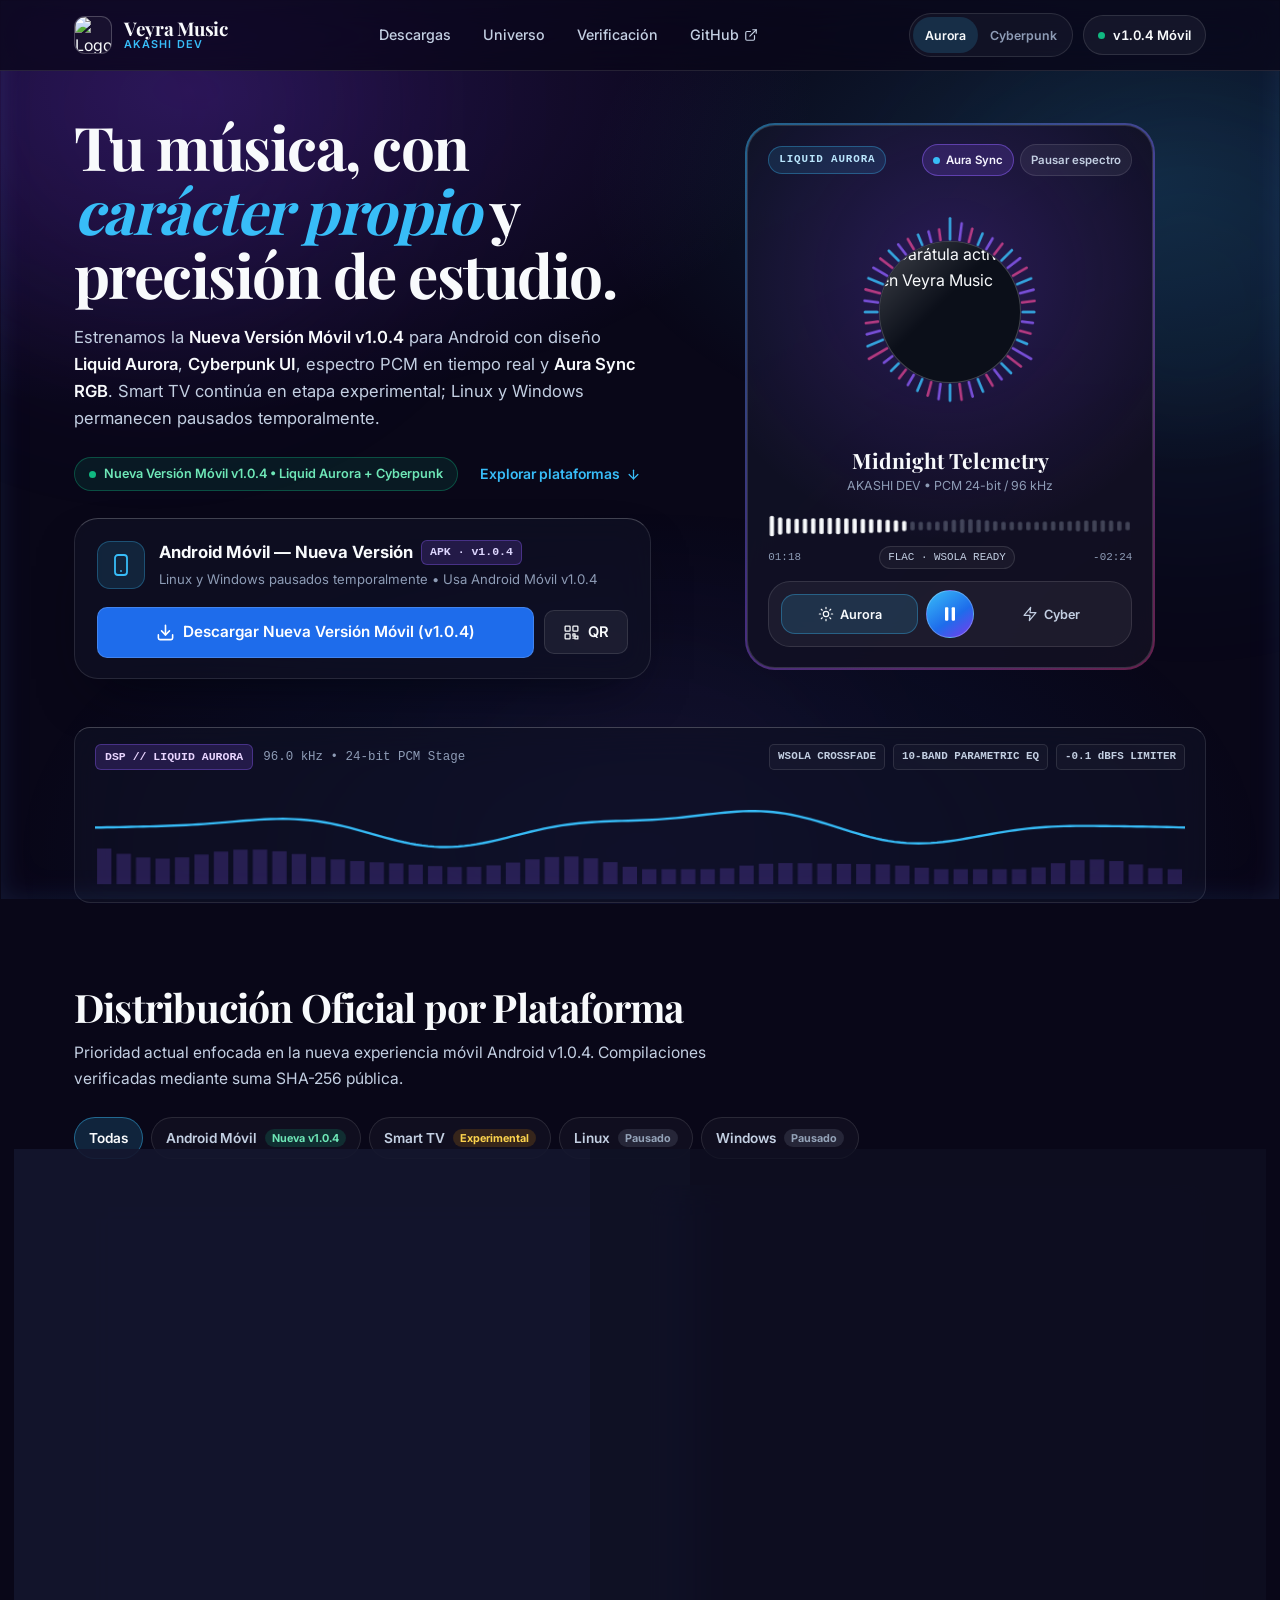
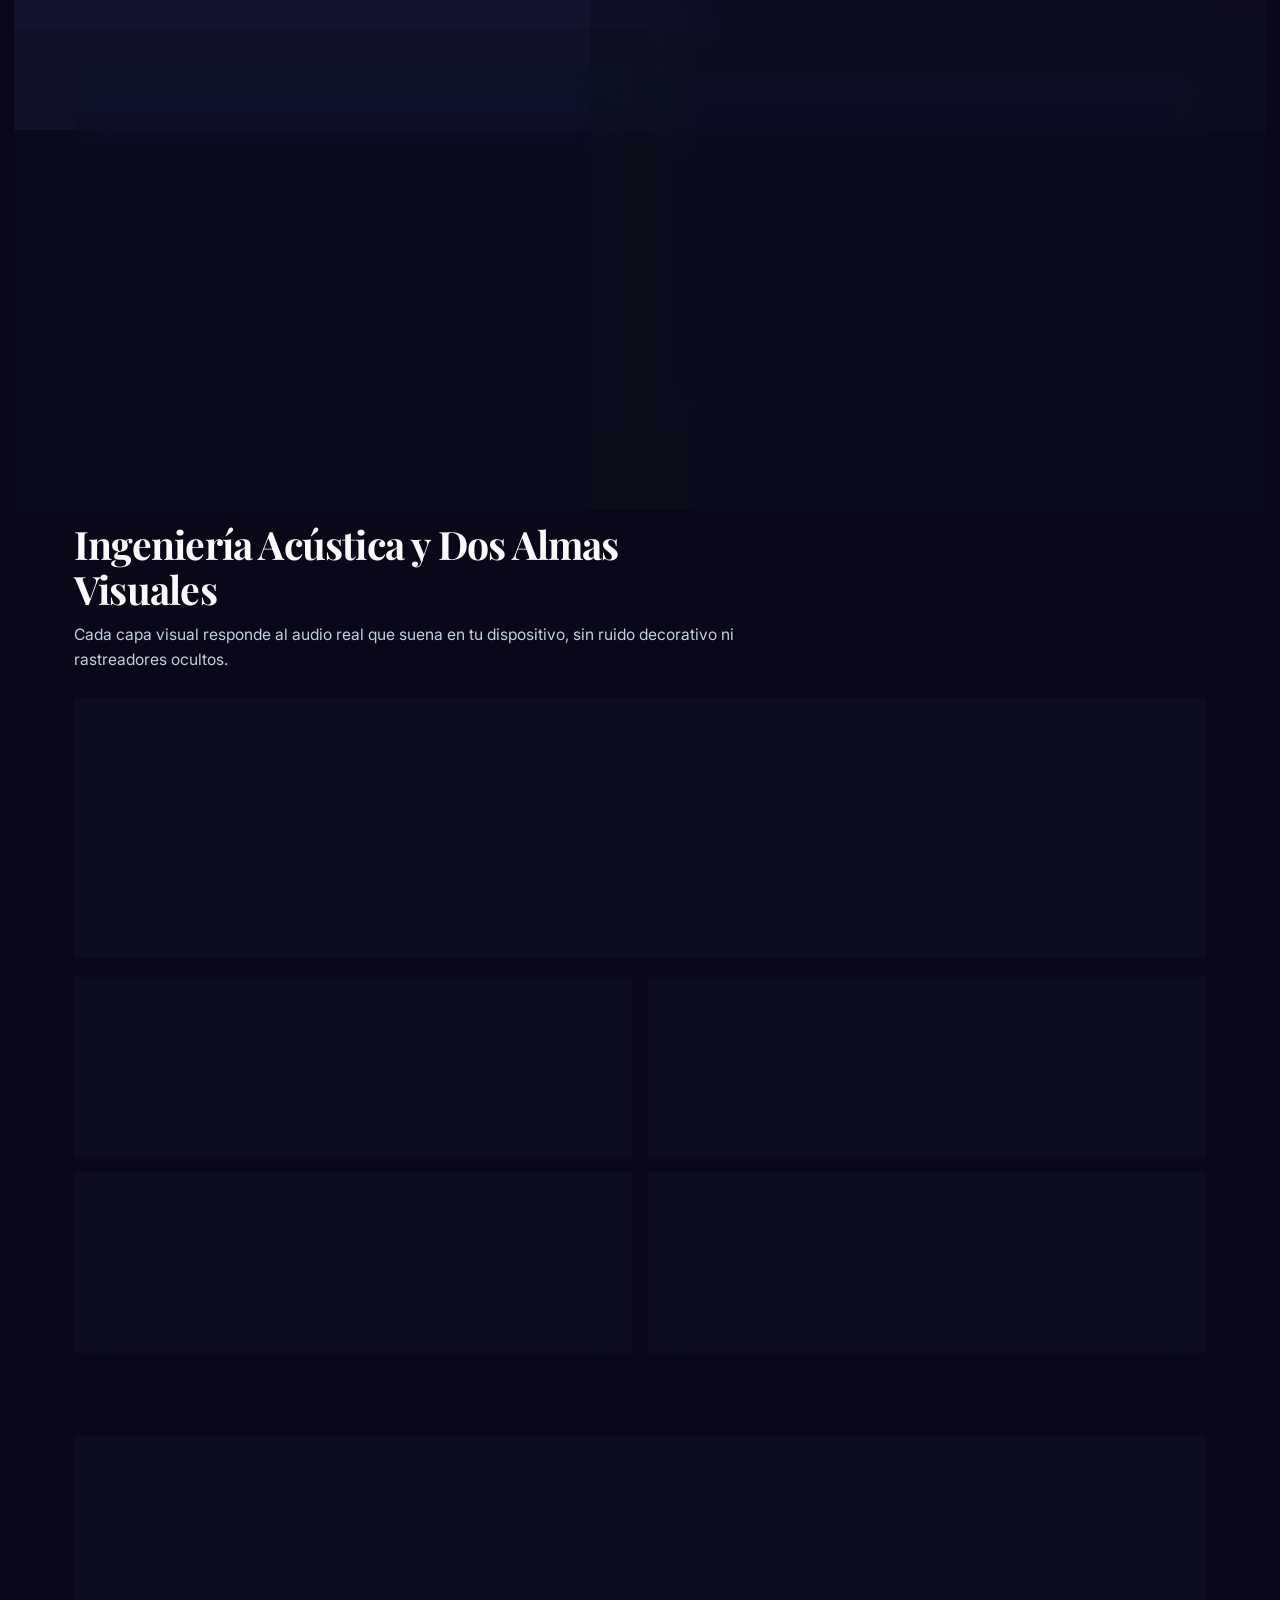
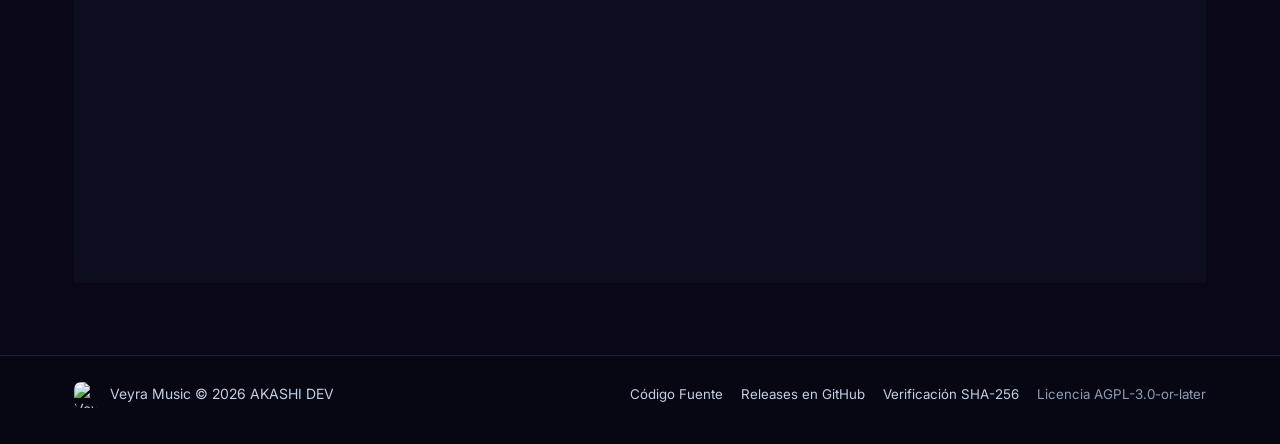
==== commit cee50e3c: "chore(web): sync v1.0.4-mobile release sha256 and DEV-AKASHI links" ====
--- a/website/index.html
+++ b/website/index.html
@@ -41,7 +41,7 @@
         <a href="#descargas" class="nav-link">Descargas</a>
         <a href="#caracteristicas" class="nav-link">Universo</a>
         <a href="#verificacion" class="nav-link">Verificación</a>
-        <a href="https://github.com/SCARLXRD-1/VEYRA-MUSIC" target="_blank" rel="noopener noreferrer" class="nav-link nav-link--ext">
+        <a href="https://github.com/DEV-AKASHI/VEYRA-MUSIC" target="_blank" rel="noopener noreferrer" class="nav-link nav-link--ext">
           <span>GitHub</span>
           <svg viewBox="0 0 24 24" width="14" height="14" fill="none" stroke="currentColor" stroke-width="2" stroke-linecap="round" stroke-linejoin="round" aria-hidden="true"><path d="M18 13v6a2 2 0 0 1-2 2H5a2 2 0 0 1-2-2V8a2 2 0 0 1 2-2h6"/><polyline points="15 3 21 3 21 9"/><line x1="10" y1="14" x2="21" y2="3"/></svg>
         </a>
@@ -282,7 +282,7 @@
                   <svg viewBox="0 0 24 24" width="15" height="15" fill="none" stroke="currentColor" stroke-width="2" stroke-linecap="round" stroke-linejoin="round" aria-hidden="true"><rect x="3" y="3" width="7" height="7" rx="1"/><rect x="14" y="3" width="7" height="7" rx="1"/><rect x="3" y="14" width="7" height="7" rx="1"/><path d="M14 14h3v3h-3zM17 17h4v4h-4zM14 20h2"/></svg>
                   <span>Código QR</span>
                 </button>
-                <button type="button" class="btn btn-ghost btn-sm copy-btn" id="mobile-copy-btn" data-checksum="65111cef4dd6fafaea05d36ef9f0980be66a7f9a649fc87fc4646dd53338793a">
+                <button type="button" class="btn btn-ghost btn-sm copy-btn" id="mobile-copy-btn" data-checksum="6022458d957d2a33e05069f674ee8d3d8eb0a2fd82cddf5c6a482ced3c75e9a6">
                   <svg viewBox="0 0 24 24" width="15" height="15" fill="none" stroke="currentColor" stroke-width="2" stroke-linecap="round" stroke-linejoin="round" aria-hidden="true"><rect x="9" y="9" width="13" height="13" rx="2" ry="2"/><path d="M5 15H4a2 2 0 0 1-2-2V4a2 2 0 0 1 2-2h9a2 2 0 0 1 2 2v1"/></svg>
                   <span>Copiar SHA-256</span>
                 </button>
@@ -291,7 +291,7 @@
 
             <div class="card-footer-meta">
               <span>SHA-256:</span>
-              <code class="hash-short" id="mobile-checksum-preview">65111cef...338793a</code>
+              <code class="hash-short" id="mobile-checksum-preview">6022458d...c75e9a6</code>
             </div>
           </article>
 
@@ -326,7 +326,7 @@
             </ul>
 
             <div class="card-actions">
-              <a href="https://github.com/SCARLXRD-1/VEYRA-MUSIC/releases/download/v1.0.3/veyramusic.apk" class="btn btn-experimental btn-block" id="tv-download-btn" data-platform="Smart TV Experimental">
+              <a href="https://github.com/DEV-AKASHI/VEYRA-MUSIC/releases/download/v1.0.3/veyramusic.apk" class="btn btn-experimental btn-block" id="tv-download-btn" data-platform="Smart TV Experimental">
                 <svg viewBox="0 0 24 24" width="18" height="18" fill="none" stroke="currentColor" stroke-width="2" stroke-linecap="round" stroke-linejoin="round" aria-hidden="true"><path d="M21 15v4a2 2 0 0 1-2 2H5a2 2 0 0 1-2-2v-4"/><polyline points="7 10 12 15 17 10"/><line x1="12" y1="15" x2="12" y2="3"/></svg>
                 <span id="tv-btn-label">Descargar TV Experimental (.apk)</span>
               </a>
@@ -545,9 +545,9 @@
               </thead>
               <tbody>
                 <tr>
-                  <td class="mono-cell">Veyra-Music-Android-1.0.4-mobile.apk</td>
+                  <td class="mono-cell">veyramusic-1.0.4.apk</td>
                   <td>Android Móvil <span class="table-status table-status--new">Nueva v1.0.4</span></td>
-                  <td class="mono-cell">65111cef4dd6fafaea05d36ef9f0980be66a7f9a649fc87fc4646dd53338793a</td>
+                  <td class="mono-cell">6022458d957d2a33e05069f674ee8d3d8eb0a2fd82cddf5c6a482ced3c75e9a6</td>
                 </tr>
                 <tr>
                   <td class="mono-cell">Veyra-Music-TV-1.0.3-tv.apk</td>
@@ -622,8 +622,8 @@
         <span>Veyra Music &copy; 2026 AKASHI DEV</span>
       </div>
       <div class="footer-links">
-        <a href="https://github.com/SCARLXRD-1/VEYRA-MUSIC" target="_blank" rel="noopener noreferrer">Código Fuente</a>
-        <a href="https://github.com/SCARLXRD-1/VEYRA-MUSIC/releases" target="_blank" rel="noopener noreferrer">Releases en GitHub</a>
+        <a href="https://github.com/DEV-AKASHI/VEYRA-MUSIC" target="_blank" rel="noopener noreferrer">Código Fuente</a>
+        <a href="https://github.com/DEV-AKASHI/VEYRA-MUSIC/releases" target="_blank" rel="noopener noreferrer">Releases en GitHub</a>
         <a href="#verificacion">Verificación SHA-256</a>
         <span>Licencia AGPL-3.0-or-later</span>
       </div>
